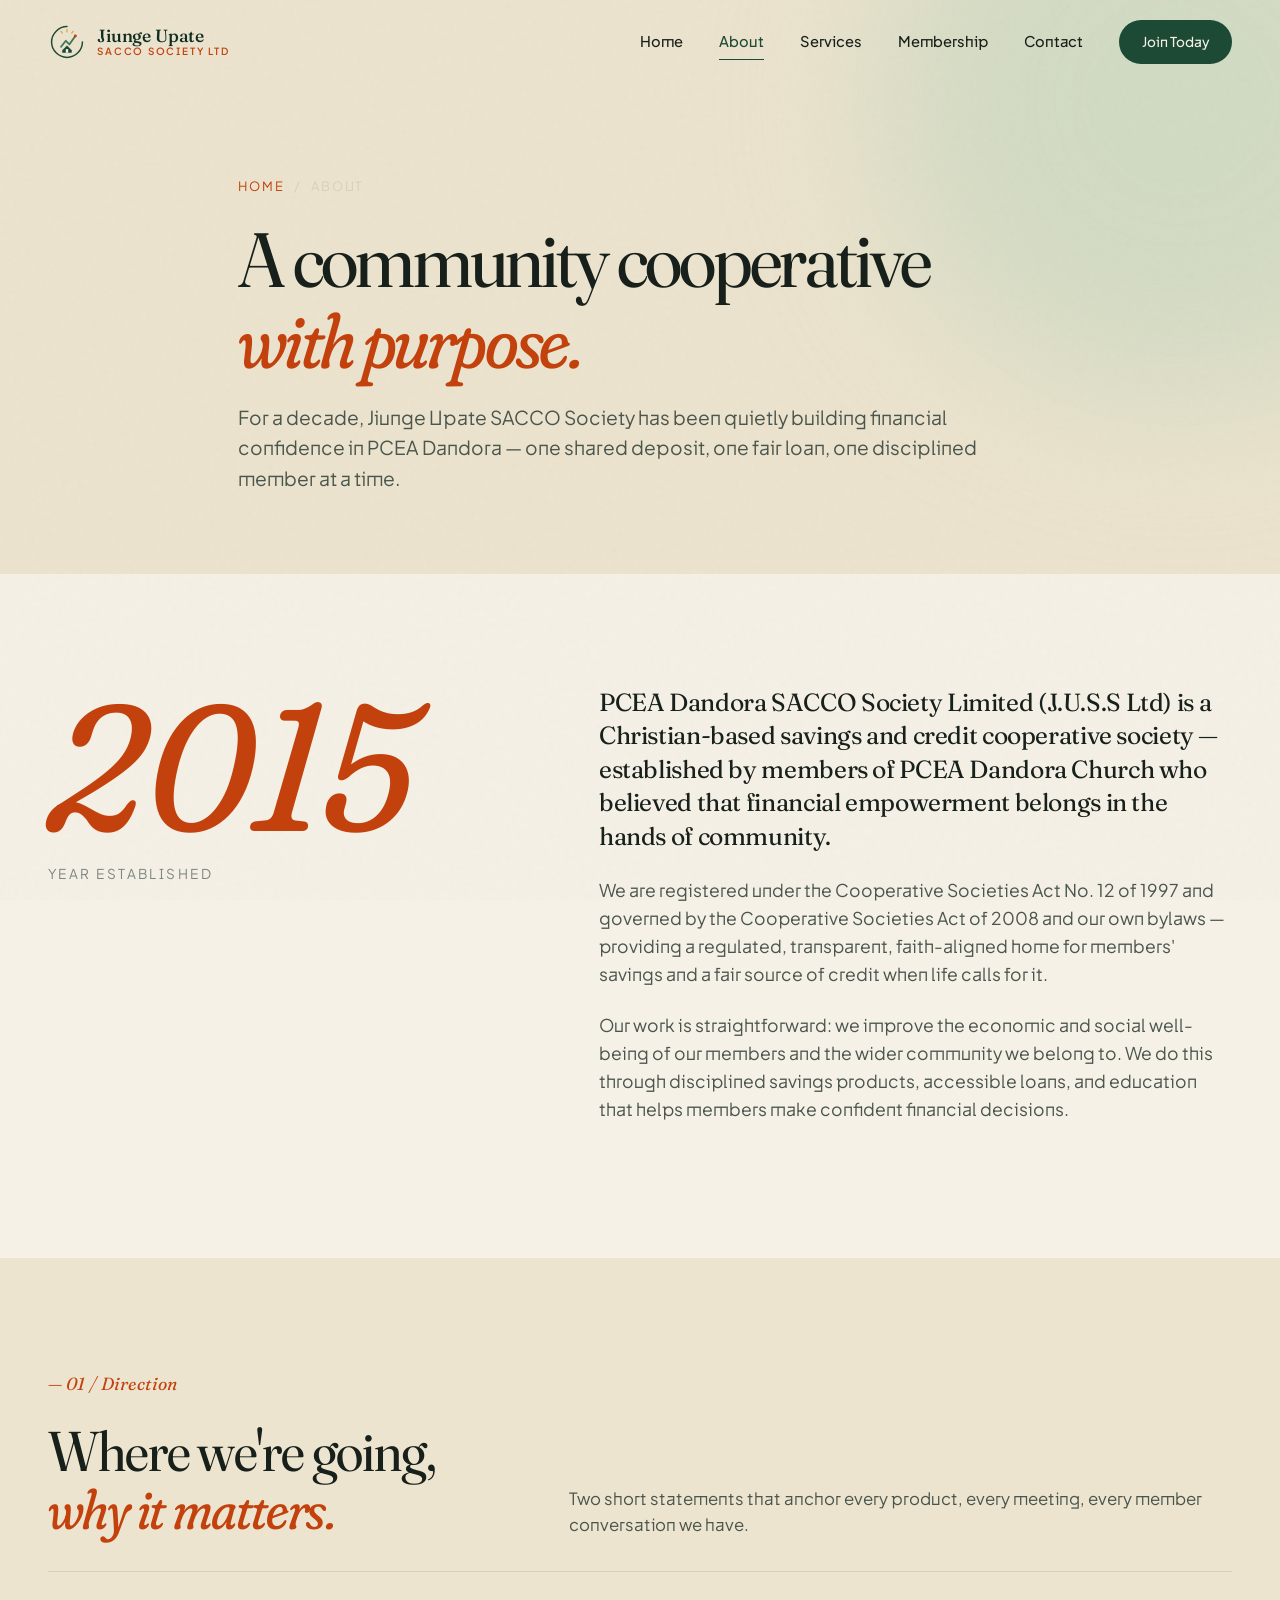
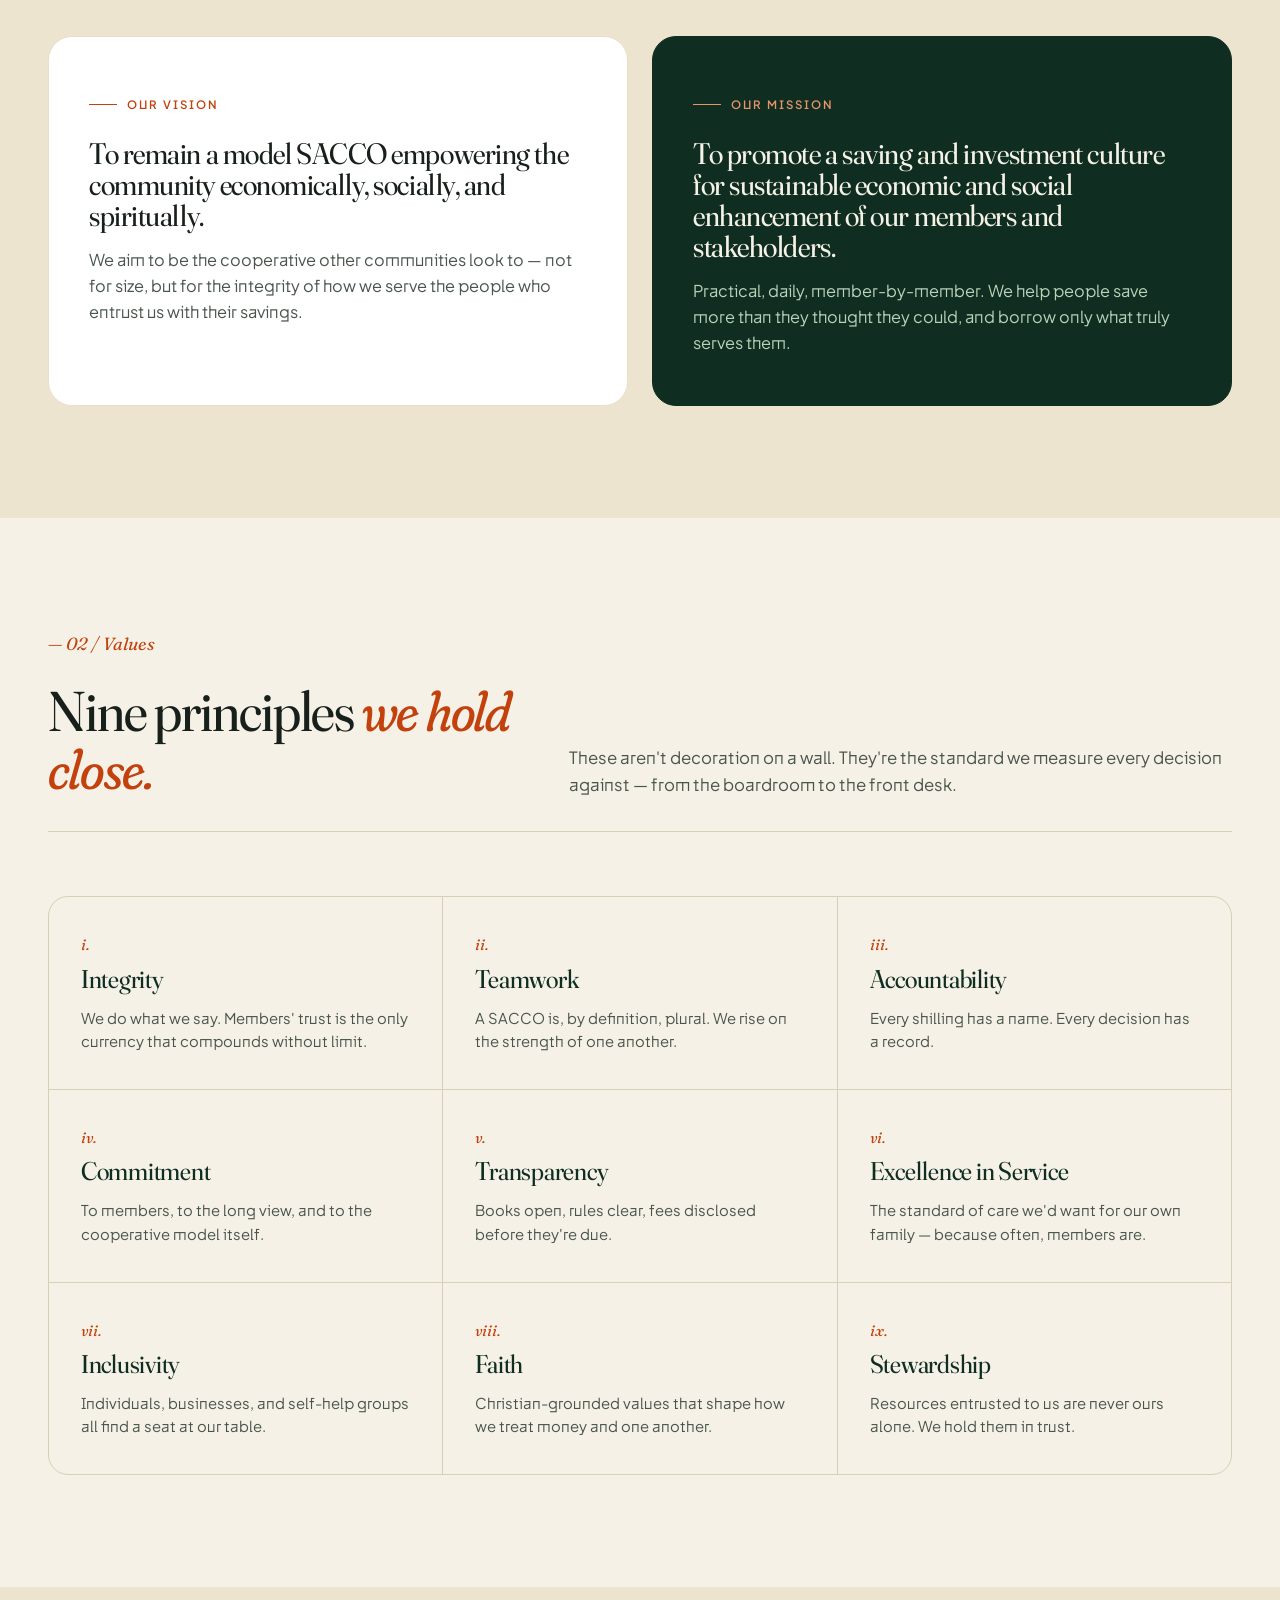
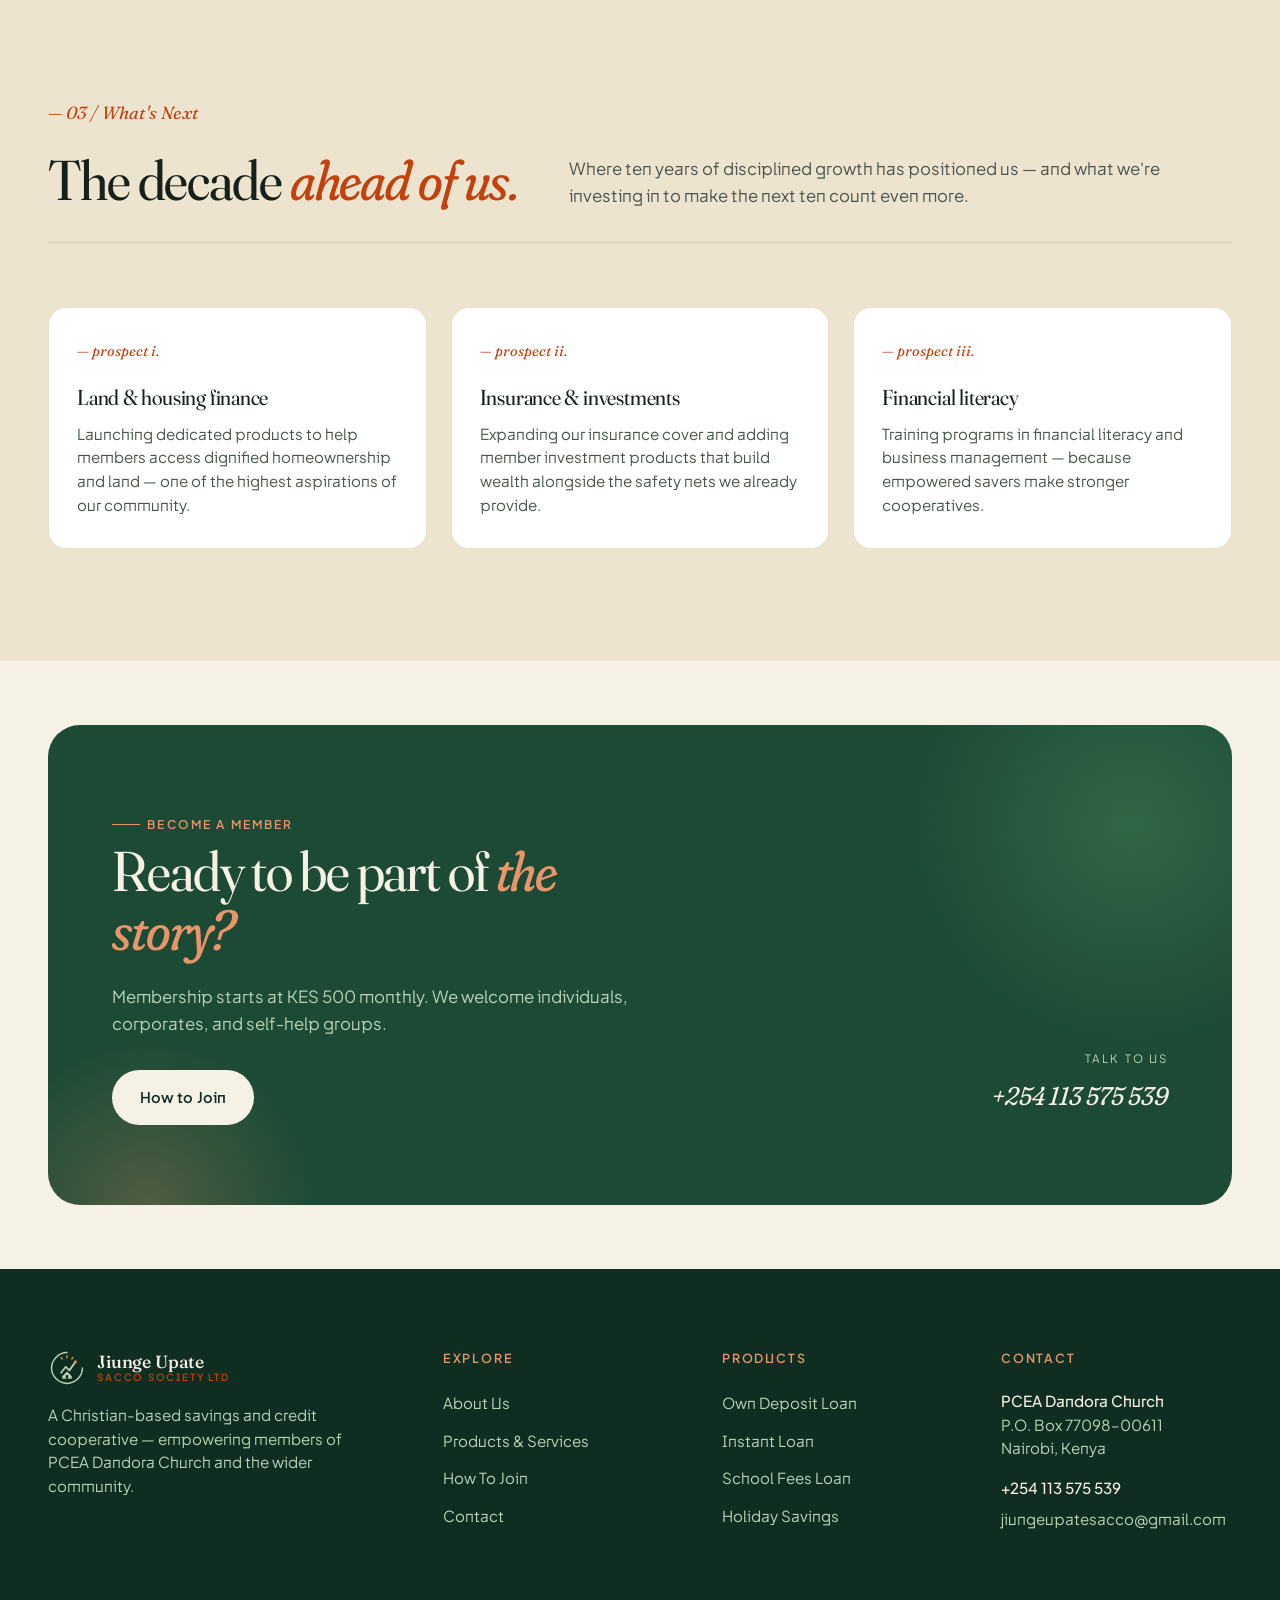
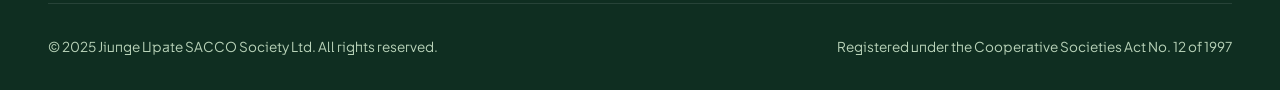
==== about.html @ 115dee7e "first commit" ====
<!DOCTYPE html>
<html lang="en">
<head>
  <meta charset="UTF-8" />
  <meta name="viewport" content="width=device-width, initial-scale=1.0" />
  <meta name="description" content="Jiunge Upate SACCO Society — A Christian-based savings and credit cooperative established in 2015 by members of PCEA Dandora Church." />
  <title>About — Jiunge Upate SACCO</title>
  <link rel="stylesheet" href="css/styles.css" />
  <link rel="icon" type="image/svg+xml" href="assets/logo.svg" />
</head>
<body>

  <nav class="nav">
    <div class="wrap nav-inner">
      <a href="index.html" class="logo">
        <svg class="logo-mark" viewBox="0 0 64 64" fill="none" aria-hidden="true">
          <path d="M32 6 C18 6 6 18 6 32 C6 46 18 58 32 58 C46 58 58 46 58 32" stroke="#1c4a35" stroke-width="2.5" stroke-linecap="round" fill="none"/>
          <g stroke="#d4a437" stroke-width="2" stroke-linecap="round"><line x1="32" y1="11" x2="32" y2="15"/><line x1="22" y1="14" x2="24" y2="17"/><line x1="42" y1="14" x2="40" y2="17"/></g>
          <path d="M22 40 L30 30 L36 36 L46 22" stroke="#3d7a52" stroke-width="3" stroke-linecap="round" stroke-linejoin="round" fill="none"/>
          <circle cx="46" cy="22" r="2.5" fill="#c2410c"/>
          <path d="M24 46 L32 38 L40 46 L40 50 L24 50 Z" fill="#1c4a35"/>
          <rect x="30" y="44" width="4" height="6" fill="#f6f1e6"/>
        </svg>
        <span class="logo-text">Jiunge Upate<span>SACCO Society Ltd</span></span>
      </a>
      <button class="nav-toggle" aria-label="Toggle menu"><span></span><span></span><span></span></button>
      <div class="nav-menu">
        <a href="index.html">Home</a>
        <a href="about.html">About</a>
        <a href="services.html">Services</a>
        <a href="membership.html">Membership</a>
        <a href="contact.html">Contact</a>
        <a href="membership.html" class="nav-cta">Join Today</a>
      </div>
    </div>
  </nav>

  <!-- ============ PAGE HEADER ============ -->
  <header class="page-header">
    <div class="wrap page-header-inner">
      <div class="breadcrumb">
        <a href="index.html">Home</a><span>/</span><span>About</span>
      </div>
      <h1>A community cooperative <span class="italic-accent">with purpose.</span></h1>
      <p class="lead">
        For a decade, Jiunge Upate SACCO Society has been quietly building financial
        confidence in PCEA Dandora — one shared deposit, one fair loan, one disciplined
        member at a time.
      </p>
    </div>
  </header>

  <!-- ============ STORY ============ -->
  <section class="section">
    <div class="wrap">
      <div class="story-grid reveal">
        <div>
          <div class="num-large">2015</div>
          <div class="label">Year Established</div>
        </div>
        <div class="body">
          <p>
            PCEA Dandora SACCO Society Limited (J.U.S.S Ltd) is a Christian-based savings
            and credit cooperative society — established by members of PCEA Dandora Church
            who believed that financial empowerment belongs in the hands of community.
          </p>
          <p>
            We are registered under the Cooperative Societies Act No. 12 of 1997 and
            governed by the Cooperative Societies Act of 2008 and our own bylaws — providing
            a regulated, transparent, faith-aligned home for members' savings and a fair
            source of credit when life calls for it.
          </p>
          <p>
            Our work is straightforward: we improve the economic and social well-being of
            our members and the wider community we belong to. We do this through disciplined
            savings products, accessible loans, and education that helps members make
            confident financial decisions.
          </p>
        </div>
      </div>
    </div>
  </section>

  <!-- ============ VISION & MISSION ============ -->
  <section class="section bg-soft">
    <div class="wrap">
      <div class="section-head reveal">
        <div>
          <span class="num">— 01 / Direction</span>
          <h2>Where we're going,
            <span class="italic-accent">why it matters.</span>
          </h2>
        </div>
        <p class="lead">
          Two short statements that anchor every product, every meeting, every member
          conversation we have.
        </p>
      </div>

      <div class="vm-grid">
        <div class="vm-card reveal">
          <span class="vm-label">Our Vision</span>
          <h3>To remain a model SACCO empowering the community economically, socially, and spiritually.</h3>
          <p>We aim to be the cooperative other communities look to — not for size, but for the integrity of how we serve the people who entrust us with their savings.</p>
        </div>
        <div class="vm-card dark reveal">
          <span class="vm-label">Our Mission</span>
          <h3>To promote a saving and investment culture for sustainable economic and social enhancement of our members and stakeholders.</h3>
          <p>Practical, daily, member-by-member. We help people save more than they thought they could, and borrow only what truly serves them.</p>
        </div>
      </div>
    </div>
  </section>

  <!-- ============ CORE VALUES ============ -->
  <section class="section">
    <div class="wrap">
      <div class="section-head reveal">
        <div>
          <span class="num">— 02 / Values</span>
          <h2>Nine principles
            <span class="italic-accent">we hold close.</span>
          </h2>
        </div>
        <p class="lead">
          These aren't decoration on a wall. They're the standard we measure every decision
          against — from the boardroom to the front desk.
        </p>
      </div>

      <div class="values-list reveal">
        <div class="value-item">
          <span class="v-num">i.</span>
          <h4>Integrity</h4>
          <p>We do what we say. Members' trust is the only currency that compounds without limit.</p>
        </div>
        <div class="value-item">
          <span class="v-num">ii.</span>
          <h4>Teamwork</h4>
          <p>A SACCO is, by definition, plural. We rise on the strength of one another.</p>
        </div>
        <div class="value-item">
          <span class="v-num">iii.</span>
          <h4>Accountability</h4>
          <p>Every shilling has a name. Every decision has a record.</p>
        </div>
        <div class="value-item">
          <span class="v-num">iv.</span>
          <h4>Commitment</h4>
          <p>To members, to the long view, and to the cooperative model itself.</p>
        </div>
        <div class="value-item">
          <span class="v-num">v.</span>
          <h4>Transparency</h4>
          <p>Books open, rules clear, fees disclosed before they're due.</p>
        </div>
        <div class="value-item">
          <span class="v-num">vi.</span>
          <h4>Excellence in Service</h4>
          <p>The standard of care we'd want for our own family — because often, members are.</p>
        </div>
        <div class="value-item">
          <span class="v-num">vii.</span>
          <h4>Inclusivity</h4>
          <p>Individuals, businesses, and self-help groups all find a seat at our table.</p>
        </div>
        <div class="value-item">
          <span class="v-num">viii.</span>
          <h4>Faith</h4>
          <p>Christian-grounded values that shape how we treat money and one another.</p>
        </div>
        <div class="value-item">
          <span class="v-num">ix.</span>
          <h4>Stewardship</h4>
          <p>Resources entrusted to us are never ours alone. We hold them in trust.</p>
        </div>
      </div>
    </div>
  </section>

  <!-- ============ FUTURE PROJECTIONS ============ -->
  <section class="section bg-soft">
    <div class="wrap">
      <div class="section-head reveal">
        <div>
          <span class="num">— 03 / What's Next</span>
          <h2>The decade
            <span class="italic-accent">ahead of us.</span>
          </h2>
        </div>
        <p class="lead">
          Where ten years of disciplined growth has positioned us — and what we're investing
          in to make the next ten count even more.
        </p>
      </div>

      <div class="future-grid">
        <div class="future-card reveal">
          <div class="stamp">— prospect i.</div>
          <h3>Land &amp; housing finance</h3>
          <p>Launching dedicated products to help members access dignified homeownership and land — one of the highest aspirations of our community.</p>
        </div>
        <div class="future-card reveal">
          <div class="stamp">— prospect ii.</div>
          <h3>Insurance &amp; investments</h3>
          <p>Expanding our insurance cover and adding member investment products that build wealth alongside the safety nets we already provide.</p>
        </div>
        <div class="future-card reveal">
          <div class="stamp">— prospect iii.</div>
          <h3>Financial literacy</h3>
          <p>Training programs in financial literacy and business management — because empowered savers make stronger cooperatives.</p>
        </div>
      </div>
    </div>
  </section>

  <!-- ============ CTA ============ -->
  <section class="section section-tight">
    <div class="wrap">
      <div class="cta-banner reveal">
        <div class="cta-inner">
          <div>
            <span class="eyebrow" style="color:var(--terra-soft); display:inline-flex">Become a member</span>
            <h2 style="margin-top:0.5rem">Ready to be part of <span class="italic-accent">the story?</span></h2>
            <p style="margin-top:1.5rem; max-width:48ch; color:var(--green-soft); font-size:1.05rem">
              Membership starts at KES 500 monthly. We welcome individuals, corporates,
              and self-help groups.
            </p>
            <div style="margin-top:2rem; display:flex; gap:1rem; flex-wrap:wrap">
              <a href="membership.html" class="btn btn-primary">How to Join</a>
            </div>
          </div>
          <div class="cta-banner-aside">
            <span class="label">Talk to us</span>
            <div class="phone">+254 113 575 539</div>
          </div>
        </div>
      </div>
    </div>
  </section>

  <footer class="footer">
    <div class="wrap">
      <div class="footer-grid">
        <div class="footer-brand">
          <a href="index.html" class="logo">
            <svg class="logo-mark" viewBox="0 0 64 64" fill="none" aria-hidden="true">
              <path d="M32 6 C18 6 6 18 6 32 C6 46 18 58 32 58 C46 58 58 46 58 32" stroke="#b9d3b9" stroke-width="2.5" stroke-linecap="round" fill="none"/>
              <g stroke="#d4a437" stroke-width="2" stroke-linecap="round"><line x1="32" y1="11" x2="32" y2="15"/><line x1="22" y1="14" x2="24" y2="17"/><line x1="42" y1="14" x2="40" y2="17"/></g>
              <path d="M22 40 L30 30 L36 36 L46 22" stroke="#b9d3b9" stroke-width="3" stroke-linecap="round" stroke-linejoin="round" fill="none"/>
              <circle cx="46" cy="22" r="2.5" fill="#e8956a"/>
              <path d="M24 46 L32 38 L40 46 L40 50 L24 50 Z" fill="#b9d3b9"/>
              <rect x="30" y="44" width="4" height="6" fill="#0f2e21"/>
            </svg>
            <span class="logo-text" style="color:var(--bg)">Jiunge Upate<span>SACCO Society Ltd</span></span>
          </a>
          <p>A Christian-based savings and credit cooperative — empowering members of PCEA Dandora Church and the wider community.</p>
        </div>
        <div>
          <h5>Explore</h5>
          <ul>
            <li><a href="about.html">About Us</a></li>
            <li><a href="services.html">Products & Services</a></li>
            <li><a href="membership.html">How To Join</a></li>
            <li><a href="contact.html">Contact</a></li>
          </ul>
        </div>
        <div>
          <h5>Products</h5>
          <ul>
            <li><a href="services.html">Own Deposit Loan</a></li>
            <li><a href="services.html">Instant Loan</a></li>
            <li><a href="services.html">School Fees Loan</a></li>
            <li><a href="services.html">Holiday Savings</a></li>
          </ul>
        </div>
        <div class="footer-contact">
          <h5>Contact</h5>
          <p><strong>PCEA Dandora Church</strong>P.O. Box 77098–00611<br/>Nairobi, Kenya</p>
          <p style="margin-top:1rem"><strong>+254 113 575 539</strong></p>
          <p>jiungeupatesacco@gmail.com</p>
        </div>
      </div>
      <div class="footer-bottom">
        <p>© 2025 Jiunge Upate SACCO Society Ltd. All rights reserved.</p>
        <p>Registered under the Cooperative Societies Act No. 12 of 1997</p>
      </div>
    </div>
  </footer>

  <script src="js/main.js"></script>
</body>
</html>
---- css/styles.css ----
/* ==========================================================================
   JIUNGE UPATE SACCO — Stylesheet
   Aesthetic: Refined editorial with warm community feel
   ========================================================================== */

@import url('https://fonts.googleapis.com/css2?family=Fraunces:ital,opsz,wght,SOFT,WONK@0,9..144,300..900,0..100,0..1;1,9..144,300..900,0..100,0..1&family=Plus+Jakarta+Sans:ital,wght@0,200..800;1,200..800&display=swap');

/* ----- Design Tokens ----- */
:root {
  /* Color palette */
  --bg: #f6f1e6;
  --bg-soft: #ede4cf;
  --bg-card: #ffffff;
  --ink: #18201b;
  --ink-soft: #4a554d;
  --ink-mute: #7c8580;
  --line: #d8cfb8;
  --line-soft: #e8dfc9;

  --green: #1c4a35;
  --green-deep: #0f2e21;
  --green-leaf: #3d7a52;
  --green-soft: #b9d3b9;

  --terra: #c2410c;
  --terra-soft: #e8956a;
  --gold: #d4a437;

  /* Typography */
  --serif: 'Fraunces', 'Georgia', serif;
  --sans: 'Plus Jakarta Sans', -apple-system, BlinkMacSystemFont, sans-serif;

  /* Spacing */
  --space-xs: 0.5rem;
  --space-sm: 1rem;
  --space-md: 2rem;
  --space-lg: 4rem;
  --space-xl: 7rem;
  --space-xxl: 10rem;

  /* Layout */
  --max-w: 1320px;
  --gutter: clamp(1.25rem, 4vw, 3rem);

  /* Motion */
  --ease: cubic-bezier(0.22, 1, 0.36, 1);
  --ease-out: cubic-bezier(0.16, 1, 0.3, 1);
}

/* ----- Reset ----- */
*, *::before, *::after { box-sizing: border-box; }
* { margin: 0; padding: 0; }
html { scroll-behavior: smooth; -webkit-text-size-adjust: 100%; }
body {
  font-family: var(--sans);
  font-size: 17px;
  line-height: 1.6;
  color: var(--ink);
  background: var(--bg);
  font-feature-settings: "ss01", "ss02";
  -webkit-font-smoothing: antialiased;
  -moz-osx-font-smoothing: grayscale;
  overflow-x: hidden;
  position: relative;
}

/* Subtle grain overlay */
body::before {
  content: "";
  position: fixed;
  inset: 0;
  pointer-events: none;
  z-index: 1;
  opacity: 0.4;
  background-image: url("data:image/svg+xml,%3Csvg viewBox='0 0 200 200' xmlns='http://www.w3.org/2000/svg'%3E%3Cfilter id='n'%3E%3CfeTurbulence type='fractalNoise' baseFrequency='0.85' numOctaves='2' stitchTiles='stitch'/%3E%3CfeColorMatrix values='0 0 0 0 0.1 0 0 0 0 0.1 0 0 0 0 0.1 0 0 0 0.06 0'/%3E%3C/filter%3E%3Crect width='100%25' height='100%25' filter='url(%23n)'/%3E%3C/svg%3E");
  mix-blend-mode: multiply;
}

img, svg { display: block; max-width: 100%; }
button { font: inherit; cursor: pointer; border: none; background: none; color: inherit; }
a { color: inherit; text-decoration: none; }
ul, ol { list-style: none; }

::selection { background: var(--green); color: var(--bg); }

/* ----- Typography ----- */
.eyebrow {
  font-family: var(--sans);
  font-size: 0.75rem;
  font-weight: 600;
  letter-spacing: 0.18em;
  text-transform: uppercase;
  color: var(--terra);
  display: inline-flex;
  align-items: center;
  gap: 0.6em;
}
.eyebrow::before {
  content: "";
  width: 28px;
  height: 1px;
  background: currentColor;
}

h1, h2, h3, h4 {
  font-family: var(--serif);
  font-weight: 400;
  line-height: 1.05;
  letter-spacing: -0.02em;
  color: var(--ink);
  font-variation-settings: "opsz" 144, "SOFT" 30;
}

h1 {
  font-size: clamp(2.75rem, 7vw, 6rem);
  letter-spacing: -0.035em;
}
h2 {
  font-size: clamp(2rem, 4.5vw, 3.5rem);
}
h3 {
  font-size: clamp(1.4rem, 2.2vw, 1.85rem);
  letter-spacing: -0.015em;
}
h4 {
  font-size: 1.15rem;
  font-family: var(--sans);
  font-weight: 600;
  letter-spacing: -0.01em;
}

.italic-accent {
  font-style: italic;
  font-variation-settings: "opsz" 144, "WONK" 1, "SOFT" 100;
  color: var(--terra);
}

.serif-quote {
  font-family: var(--serif);
  font-style: italic;
  font-weight: 300;
  font-variation-settings: "opsz" 144, "SOFT" 100;
}

p { margin-bottom: 1em; }
p:last-child { margin-bottom: 0; }

/* ----- Layout helpers ----- */
.wrap {
  width: 100%;
  max-width: var(--max-w);
  margin: 0 auto;
  padding-left: var(--gutter);
  padding-right: var(--gutter);
  position: relative;
  z-index: 2;
}

.section {
  padding: var(--space-xl) 0;
  position: relative;
}

.section-tight {
  padding: var(--space-lg) 0;
}

/* ==========================================================================
   NAVIGATION
   ========================================================================== */
.nav {
  position: fixed;
  top: 0;
  left: 0;
  right: 0;
  z-index: 100;
  padding: 1.25rem 0;
  transition: background 0.4s var(--ease), backdrop-filter 0.4s var(--ease), padding 0.3s var(--ease);
}
.nav.scrolled {
  background: rgba(246, 241, 230, 0.9);
  backdrop-filter: blur(18px) saturate(1.4);
  -webkit-backdrop-filter: blur(18px) saturate(1.4);
  padding: 0.75rem 0;
  border-bottom: 1px solid var(--line-soft);
}

.nav-inner {
  display: flex;
  align-items: center;
  justify-content: space-between;
  gap: 2rem;
}

.logo {
  display: flex;
  align-items: center;
  gap: 0.7rem;
  font-family: var(--serif);
  font-size: 1.1rem;
  font-weight: 500;
  letter-spacing: -0.01em;
  color: var(--green-deep);
}
.logo-mark {
  width: 38px;
  height: 38px;
  flex-shrink: 0;
}
.logo-text { line-height: 1; }
.logo-text span {
  display: block;
  font-family: var(--sans);
  font-size: 0.62rem;
  font-weight: 600;
  color: var(--terra);
  letter-spacing: 0.18em;
  text-transform: uppercase;
  margin-top: 3px;
}

.nav-menu {
  display: flex;
  align-items: center;
  gap: 2.25rem;
}
.nav-menu a {
  font-size: 0.92rem;
  font-weight: 500;
  color: var(--ink);
  position: relative;
  padding: 0.25rem 0;
  transition: color 0.3s var(--ease);
}
.nav-menu a::after {
  content: "";
  position: absolute;
  left: 0;
  bottom: -2px;
  width: 100%;
  height: 1px;
  background: var(--green);
  transform: scaleX(0);
  transform-origin: right;
  transition: transform 0.4s var(--ease);
}
.nav-menu a:hover { color: var(--green); }
.nav-menu a:hover::after,
.nav-menu a.active::after {
  transform: scaleX(1);
  transform-origin: left;
}
.nav-menu a.active { color: var(--green); }

.nav-cta {
  background: var(--green);
  color: var(--bg) !important;
  padding: 0.7rem 1.4rem !important;
  border-radius: 999px;
  font-size: 0.85rem !important;
  transition: background 0.3s var(--ease), transform 0.3s var(--ease) !important;
}
.nav-cta::after { display: none; }
.nav-cta:hover {
  background: var(--green-deep);
  color: var(--bg) !important;
  transform: translateY(-2px);
}

.nav-toggle {
  display: none;
  width: 44px;
  height: 44px;
  position: relative;
  z-index: 110;
}
.nav-toggle span {
  display: block;
  width: 24px;
  height: 1.5px;
  background: var(--ink);
  margin: 5px auto;
  transition: transform 0.4s var(--ease), opacity 0.3s var(--ease);
}
.nav-toggle.open span:nth-child(1) { transform: translateY(7px) rotate(45deg); }
.nav-toggle.open span:nth-child(2) { opacity: 0; }
.nav-toggle.open span:nth-child(3) { transform: translateY(-6px) rotate(-45deg); }

@media (max-width: 900px) {
  .nav-toggle { display: block; }
  .nav-menu {
    position: fixed;
    inset: 0;
    background: var(--bg);
    flex-direction: column;
    justify-content: center;
    align-items: center;
    gap: 2rem;
    transform: translateX(100%);
    transition: transform 0.5s var(--ease);
    z-index: 105;
  }
  .nav-menu.open { transform: translateX(0); }
  .nav-menu a { font-size: 1.6rem; font-family: var(--serif); }
}

/* ==========================================================================
   BUTTONS
   ========================================================================== */
.btn {
  display: inline-flex;
  align-items: center;
  gap: 0.6rem;
  padding: 1rem 1.75rem;
  font-size: 0.92rem;
  font-weight: 600;
  border-radius: 999px;
  transition: transform 0.3s var(--ease), background 0.3s var(--ease), color 0.3s var(--ease), box-shadow 0.3s var(--ease);
  letter-spacing: 0.005em;
}
.btn-primary {
  background: var(--green);
  color: var(--bg);
}
.btn-primary:hover {
  background: var(--green-deep);
  transform: translateY(-3px);
  box-shadow: 0 16px 32px -16px rgba(28, 74, 53, 0.4);
}
.btn-secondary {
  background: transparent;
  color: var(--ink);
  border: 1px solid var(--ink);
}
.btn-secondary:hover {
  background: var(--ink);
  color: var(--bg);
  transform: translateY(-3px);
}
.btn-arrow {
  display: inline-flex;
  align-items: center;
  gap: 0.5rem;
  font-weight: 500;
  font-size: 0.95rem;
  color: var(--green);
  border-bottom: 1px solid var(--green);
  padding-bottom: 4px;
  transition: gap 0.3s var(--ease);
}
.btn-arrow:hover { gap: 0.9rem; }
.btn-arrow svg { transition: transform 0.3s var(--ease); }
.btn-arrow:hover svg { transform: translateX(3px); }

/* ==========================================================================
   HERO (homepage)
   ========================================================================== */
.hero {
  padding: 9rem 0 5rem;
  position: relative;
  min-height: 92vh;
  display: flex;
  align-items: center;
  overflow: hidden;
}

.hero-bg-blob {
  position: absolute;
  z-index: 0;
  border-radius: 50%;
  filter: blur(60px);
  opacity: 0.5;
}
.hero-bg-blob.b1 {
  width: 600px;
  height: 600px;
  background: var(--green-soft);
  top: -200px;
  right: -150px;
}
.hero-bg-blob.b2 {
  width: 400px;
  height: 400px;
  background: var(--terra-soft);
  bottom: -100px;
  left: -100px;
  opacity: 0.3;
}

.hero-grid {
  display: grid;
  grid-template-columns: 1fr 0.85fr;
  gap: 4rem;
  align-items: center;
  position: relative;
  z-index: 2;
}
@media (max-width: 900px) {
  .hero-grid { grid-template-columns: 1fr; gap: 3rem; }
  .hero { padding: 8rem 0 4rem; min-height: auto; }
}

.hero-eyebrow { margin-bottom: 1.5rem; }

.hero h1 {
  margin-bottom: 1.75rem;
}
.hero h1 .word {
  display: inline-block;
  opacity: 0;
  transform: translateY(30px);
  animation: fadeUp 0.9s var(--ease-out) forwards;
}
.hero h1 .word:nth-child(1) { animation-delay: 0.1s; }
.hero h1 .word:nth-child(2) { animation-delay: 0.2s; }
.hero h1 .word:nth-child(3) { animation-delay: 0.3s; }
.hero h1 .word:nth-child(4) { animation-delay: 0.4s; }
.hero h1 .word:nth-child(5) { animation-delay: 0.5s; }
.hero h1 .word:nth-child(6) { animation-delay: 0.6s; }
.hero h1 .word:nth-child(7) { animation-delay: 0.7s; }

@keyframes fadeUp {
  to { opacity: 1; transform: translateY(0); }
}

.hero-lead {
  font-size: 1.18rem;
  color: var(--ink-soft);
  max-width: 540px;
  margin-bottom: 2.25rem;
  opacity: 0;
  animation: fadeUp 0.8s var(--ease-out) 0.8s forwards;
}

.hero-cta {
  display: flex;
  gap: 1rem;
  flex-wrap: wrap;
  opacity: 0;
  animation: fadeUp 0.8s var(--ease-out) 0.95s forwards;
}

.hero-meta {
  display: flex;
  gap: 2.5rem;
  margin-top: 4rem;
  padding-top: 2rem;
  border-top: 1px solid var(--line);
  opacity: 0;
  animation: fadeUp 0.8s var(--ease-out) 1.1s forwards;
}
.hero-meta-item .num {
  font-family: var(--serif);
  font-size: 2.4rem;
  font-weight: 400;
  color: var(--green);
  line-height: 1;
  display: block;
  font-variation-settings: "opsz" 144, "SOFT" 50;
}
.hero-meta-item .label {
  font-size: 0.78rem;
  color: var(--ink-mute);
  text-transform: uppercase;
  letter-spacing: 0.12em;
  margin-top: 0.5rem;
  display: block;
}

/* Hero visual side */
.hero-visual {
  position: relative;
  aspect-ratio: 4 / 5;
  opacity: 0;
  animation: fadeUp 1.2s var(--ease-out) 0.4s forwards;
}
.hero-card {
  position: absolute;
  background: var(--bg-card);
  border-radius: 24px;
  padding: 1.4rem 1.5rem;
  box-shadow: 0 30px 60px -30px rgba(15, 46, 33, 0.25);
  display: flex;
  flex-direction: column;
  gap: 0.4rem;
}
.hero-card .card-label {
  font-size: 0.7rem;
  font-weight: 600;
  text-transform: uppercase;
  letter-spacing: 0.15em;
  color: var(--ink-mute);
}
.hero-card .card-value {
  font-family: var(--serif);
  font-size: 2rem;
  color: var(--green-deep);
  line-height: 1;
}
.hero-card .card-foot {
  font-size: 0.85rem;
  color: var(--ink-soft);
}
.hero-card.c1 {
  top: 8%;
  left: 0;
  width: 62%;
  z-index: 3;
}
.hero-card.c2 {
  top: 38%;
  right: 0;
  width: 60%;
  z-index: 4;
  background: var(--green-deep);
  color: var(--bg);
}
.hero-card.c2 .card-label { color: var(--green-soft); }
.hero-card.c2 .card-value { color: var(--bg); }
.hero-card.c2 .card-foot { color: var(--green-soft); }
.hero-card.c3 {
  bottom: 4%;
  left: 8%;
  width: 70%;
  z-index: 5;
  background: var(--terra);
  color: var(--bg);
  padding: 1.6rem;
}
.hero-card.c3 .card-label { color: var(--bg); opacity: 0.85; }
.hero-card.c3 .card-value { color: var(--bg); font-style: italic; }
.hero-circle {
  position: absolute;
  width: 100%;
  height: 100%;
  border-radius: 50%;
  background: radial-gradient(circle at 30% 40%, var(--green-leaf), var(--green-deep));
  z-index: 1;
  transform: scale(0.85);
}
.hero-circle::before {
  content: "JUSS";
  position: absolute;
  inset: 0;
  display: flex;
  align-items: center;
  justify-content: center;
  font-family: var(--serif);
  font-size: 6rem;
  font-style: italic;
  color: rgba(255,255,255,0.07);
  font-variation-settings: "opsz" 144, "SOFT" 100;
}

@media (max-width: 900px) {
  .hero-meta { gap: 1.5rem; }
  .hero-meta-item .num { font-size: 1.8rem; }
}

/* ==========================================================================
   SECTION HEADER
   ========================================================================== */
.section-head {
  display: grid;
  grid-template-columns: 1fr 1.4fr;
  gap: 3rem;
  align-items: end;
  margin-bottom: 4rem;
  padding-bottom: 2rem;
  border-bottom: 1px solid var(--line);
}
@media (max-width: 800px) {
  .section-head { grid-template-columns: 1fr; gap: 1.5rem; }
}
.section-head .num {
  font-family: var(--serif);
  font-style: italic;
  font-size: 1.1rem;
  color: var(--terra);
  margin-bottom: 1.5rem;
  display: block;
}
.section-head h2 { max-width: 22ch; }
.section-head .lead {
  font-size: 1.05rem;
  color: var(--ink-soft);
  max-width: 56ch;
}

/* ==========================================================================
   FEATURE STRIP (animated marquee values)
   ========================================================================== */
.values-strip {
  background: var(--green-deep);
  color: var(--bg);
  padding: 1.5rem 0;
  overflow: hidden;
  position: relative;
}
.values-track {
  display: flex;
  gap: 3rem;
  white-space: nowrap;
  animation: marquee 40s linear infinite;
  width: max-content;
}
.values-track span {
  font-family: var(--serif);
  font-size: 1.5rem;
  font-style: italic;
  display: inline-flex;
  align-items: center;
  gap: 3rem;
  font-variation-settings: "opsz" 144, "SOFT" 100;
}
.values-track span::after {
  content: "✦";
  color: var(--terra-soft);
  font-style: normal;
  font-size: 0.9rem;
}
@keyframes marquee {
  to { transform: translateX(-50%); }
}

/* ==========================================================================
   ABOUT TEASER
   ========================================================================== */
.about-teaser {
  background: var(--bg-soft);
  position: relative;
}
.about-teaser-grid {
  display: grid;
  grid-template-columns: 0.8fr 1fr;
  gap: 5rem;
  align-items: start;
}
@media (max-width: 900px) {
  .about-teaser-grid { grid-template-columns: 1fr; gap: 2.5rem; }
}
.about-teaser h2 .italic-accent { display: block; }
.about-teaser-body p {
  font-size: 1.05rem;
  color: var(--ink-soft);
  margin-bottom: 1.4rem;
}
.about-teaser-body p:first-of-type {
  font-size: 1.2rem;
  color: var(--ink);
  font-weight: 500;
}
.about-pillars {
  display: grid;
  grid-template-columns: 1fr 1fr;
  gap: 1rem;
  margin-top: 2.5rem;
}
.pillar {
  background: var(--bg-card);
  padding: 1.5rem 1.4rem;
  border-radius: 14px;
  border: 1px solid var(--line-soft);
}
.pillar .label {
  font-size: 0.72rem;
  font-weight: 600;
  text-transform: uppercase;
  letter-spacing: 0.15em;
  color: var(--terra);
  margin-bottom: 0.5rem;
  display: block;
}
.pillar h4 {
  font-family: var(--serif);
  font-size: 1.4rem;
  font-weight: 400;
  margin-bottom: 0.5rem;
  letter-spacing: -0.01em;
}
.pillar p {
  font-size: 0.92rem;
  color: var(--ink-soft);
  line-height: 1.55;
}

/* ==========================================================================
   SERVICES (cards)
   ========================================================================== */
.services-grid {
  display: grid;
  grid-template-columns: repeat(3, 1fr);
  gap: 1.25rem;
}
@media (max-width: 1000px) { .services-grid { grid-template-columns: repeat(2, 1fr); } }
@media (max-width: 600px)  { .services-grid { grid-template-columns: 1fr; } }

.service-card {
  background: var(--bg-card);
  border: 1px solid var(--line-soft);
  border-radius: 20px;
  padding: 2rem 1.75rem;
  display: flex;
  flex-direction: column;
  gap: 1rem;
  transition: transform 0.4s var(--ease), box-shadow 0.4s var(--ease), border-color 0.4s var(--ease);
  position: relative;
  overflow: hidden;
}
.service-card:hover {
  transform: translateY(-6px);
  box-shadow: 0 24px 48px -28px rgba(15, 46, 33, 0.25);
  border-color: var(--green-soft);
}
.service-card.featured {
  background: var(--green-deep);
  color: var(--bg);
  border-color: var(--green-deep);
}
.service-card.featured:hover { box-shadow: 0 24px 48px -22px rgba(15, 46, 33, 0.55); }

.service-num {
  font-family: var(--serif);
  font-style: italic;
  font-size: 0.95rem;
  color: var(--terra);
  font-variation-settings: "opsz" 144, "SOFT" 100;
}
.service-card.featured .service-num { color: var(--terra-soft); }

.service-card h3 {
  font-family: var(--serif);
  font-size: 1.6rem;
  margin: 0.3rem 0 0.6rem;
}
.service-card p {
  font-size: 0.95rem;
  color: var(--ink-soft);
  line-height: 1.55;
}
.service-card.featured p { color: var(--green-soft); }

.service-meta {
  margin-top: auto;
  padding-top: 1.25rem;
  border-top: 1px solid var(--line-soft);
  display: grid;
  grid-template-columns: 1fr 1fr;
  gap: 0.75rem;
  font-size: 0.82rem;
}
.service-card.featured .service-meta { border-color: rgba(255,255,255,0.12); }
.service-meta div .lbl {
  display: block;
  font-size: 0.68rem;
  text-transform: uppercase;
  letter-spacing: 0.12em;
  color: var(--ink-mute);
  margin-bottom: 0.25rem;
}
.service-card.featured .service-meta div .lbl { color: var(--green-soft); }
.service-meta div .val {
  font-family: var(--serif);
  font-size: 1.05rem;
  color: var(--ink);
  font-weight: 500;
}
.service-card.featured .service-meta div .val { color: var(--bg); }

.service-icon {
  width: 44px;
  height: 44px;
  border-radius: 12px;
  background: var(--bg-soft);
  display: flex;
  align-items: center;
  justify-content: center;
  color: var(--green);
}
.service-card.featured .service-icon {
  background: rgba(255,255,255,0.08);
  color: var(--terra-soft);
}

/* ==========================================================================
   CTA BANNER
   ========================================================================== */
.cta-banner {
  background: var(--green);
  color: var(--bg);
  border-radius: 32px;
  padding: 5rem 4rem;
  position: relative;
  overflow: hidden;
}
.cta-banner::before {
  content: "";
  position: absolute;
  top: -150px;
  right: -150px;
  width: 500px;
  height: 500px;
  border-radius: 50%;
  background: radial-gradient(circle, var(--green-leaf), transparent 65%);
  opacity: 0.6;
}
.cta-banner::after {
  content: "";
  position: absolute;
  bottom: -200px;
  left: -100px;
  width: 400px;
  height: 400px;
  border-radius: 50%;
  background: radial-gradient(circle, var(--terra-soft), transparent 60%);
  opacity: 0.25;
}
.cta-inner {
  position: relative;
  z-index: 2;
  display: grid;
  grid-template-columns: 1.4fr 1fr;
  gap: 3rem;
  align-items: end;
}
@media (max-width: 800px) {
  .cta-banner { padding: 3rem 1.75rem; border-radius: 24px; }
  .cta-inner { grid-template-columns: 1fr; gap: 2rem; }
}
.cta-banner h2 { color: var(--bg); max-width: 16ch; }
.cta-banner h2 .italic-accent { color: var(--terra-soft); }
.cta-banner .btn-primary {
  background: var(--bg);
  color: var(--green-deep);
}
.cta-banner .btn-primary:hover { background: var(--terra-soft); color: var(--green-deep); }
.cta-banner-aside {
  text-align: right;
  padding-bottom: 0.5rem;
}
.cta-banner-aside .label {
  font-size: 0.72rem;
  text-transform: uppercase;
  letter-spacing: 0.18em;
  color: var(--green-soft);
  display: block;
  margin-bottom: 0.5rem;
}
.cta-banner-aside .phone {
  font-family: var(--serif);
  font-size: 1.6rem;
  color: var(--bg);
  font-style: italic;
  font-variation-settings: "opsz" 144, "SOFT" 100;
}
@media (max-width: 800px) {
  .cta-banner-aside { text-align: left; }
}

/* ==========================================================================
   FOOTER
   ========================================================================== */
.footer {
  background: var(--green-deep);
  color: var(--bg);
  padding: 5rem 0 2rem;
  position: relative;
  z-index: 2;
}
.footer-grid {
  display: grid;
  grid-template-columns: 1.5fr 1fr 1fr 1fr;
  gap: 3rem;
  margin-bottom: 4rem;
}
@media (max-width: 900px) { .footer-grid { grid-template-columns: 1fr 1fr; gap: 2.5rem; } }
@media (max-width: 600px) { .footer-grid { grid-template-columns: 1fr; } }

.footer-brand .logo { color: var(--bg); margin-bottom: 1rem; }
.footer-brand p {
  font-size: 0.95rem;
  color: var(--green-soft);
  max-width: 30ch;
  line-height: 1.55;
}

.footer h5 {
  font-family: var(--sans);
  font-size: 0.78rem;
  font-weight: 600;
  text-transform: uppercase;
  letter-spacing: 0.15em;
  color: var(--terra-soft);
  margin-bottom: 1.25rem;
}
.footer ul li { margin-bottom: 0.65rem; }
.footer ul a {
  font-size: 0.95rem;
  color: var(--green-soft);
  transition: color 0.3s var(--ease);
}
.footer ul a:hover { color: var(--bg); }

.footer-contact p {
  font-size: 0.95rem;
  color: var(--green-soft);
  line-height: 1.55;
  margin-bottom: 0.5rem;
}
.footer-contact strong { color: var(--bg); display: block; font-weight: 500; }

.footer-bottom {
  border-top: 1px solid rgba(255,255,255,0.1);
  padding-top: 2rem;
  display: flex;
  justify-content: space-between;
  flex-wrap: wrap;
  gap: 1rem;
  font-size: 0.85rem;
  color: var(--green-soft);
}
.footer-bottom p { margin: 0; }

/* ==========================================================================
   PAGE HEADER (interior pages)
   ========================================================================== */
.page-header {
  padding: 11rem 0 5rem;
  position: relative;
  background: var(--bg-soft);
  overflow: hidden;
}
.page-header::before {
  content: "";
  position: absolute;
  top: -200px;
  right: -200px;
  width: 600px;
  height: 600px;
  border-radius: 50%;
  background: var(--green-soft);
  filter: blur(80px);
  opacity: 0.5;
}
.page-header-inner {
  position: relative;
  z-index: 2;
  max-width: 900px;
}
.page-header h1 {
  font-size: clamp(2.5rem, 6vw, 5rem);
  margin-bottom: 1.25rem;
}
.page-header .lead {
  font-size: 1.2rem;
  color: var(--ink-soft);
  max-width: 56ch;
}
.page-header .breadcrumb {
  display: flex;
  align-items: center;
  gap: 0.6rem;
  font-size: 0.8rem;
  text-transform: uppercase;
  letter-spacing: 0.15em;
  color: var(--ink-mute);
  margin-bottom: 1.5rem;
}
.page-header .breadcrumb a { color: var(--terra); }
.page-header .breadcrumb span { color: var(--line); }

/* ==========================================================================
   ABOUT PAGE
   ========================================================================== */
.story-grid {
  display: grid;
  grid-template-columns: 1fr 1.3fr;
  gap: 4rem;
}
@media (max-width: 900px) { .story-grid { grid-template-columns: 1fr; gap: 2rem; } }
.story-grid .num-large {
  font-family: var(--serif);
  font-size: clamp(5rem, 14vw, 12rem);
  font-style: italic;
  color: var(--terra);
  line-height: 0.9;
  font-variation-settings: "opsz" 144, "SOFT" 100, "WONK" 1;
}
.story-grid .num-large + .label {
  font-size: 0.85rem;
  text-transform: uppercase;
  letter-spacing: 0.18em;
  color: var(--ink-mute);
  margin-top: 1rem;
}
.story-grid .body p {
  font-size: 1.1rem;
  color: var(--ink-soft);
  margin-bottom: 1.4rem;
}
.story-grid .body p:first-of-type {
  font-family: var(--serif);
  font-size: 1.55rem;
  font-weight: 400;
  color: var(--ink);
  line-height: 1.35;
  letter-spacing: -0.015em;
}

.vm-grid {
  display: grid;
  grid-template-columns: 1fr 1fr;
  gap: 1.5rem;
  margin-top: 3rem;
}
@media (max-width: 700px) { .vm-grid { grid-template-columns: 1fr; } }
.vm-card {
  background: var(--bg-card);
  border: 1px solid var(--line-soft);
  border-radius: 24px;
  padding: 3rem 2.5rem;
  position: relative;
}
.vm-card.dark {
  background: var(--green-deep);
  color: var(--bg);
  border-color: var(--green-deep);
}
.vm-card .vm-label {
  display: inline-flex;
  align-items: center;
  gap: 0.6rem;
  font-size: 0.72rem;
  text-transform: uppercase;
  letter-spacing: 0.18em;
  color: var(--terra);
  font-weight: 600;
  margin-bottom: 1.5rem;
}
.vm-card.dark .vm-label { color: var(--terra-soft); }
.vm-card .vm-label::before {
  content: "";
  width: 28px;
  height: 1px;
  background: currentColor;
}
.vm-card h3 {
  font-family: var(--serif);
  font-size: 1.85rem;
  margin-bottom: 1rem;
  letter-spacing: -0.015em;
}
.vm-card.dark h3 { color: var(--bg); }
.vm-card p {
  font-size: 1.02rem;
  color: var(--ink-soft);
  line-height: 1.6;
}
.vm-card.dark p { color: var(--green-soft); }

/* values list */
.values-list {
  display: grid;
  grid-template-columns: repeat(3, 1fr);
  gap: 1px;
  background: var(--line);
  border: 1px solid var(--line);
  border-radius: 20px;
  overflow: hidden;
}
@media (max-width: 800px) { .values-list { grid-template-columns: repeat(2, 1fr); } }
@media (max-width: 500px) { .values-list { grid-template-columns: 1fr; } }
.value-item {
  background: var(--bg);
  padding: 2.25rem 2rem;
  display: flex;
  flex-direction: column;
  gap: 0.5rem;
  transition: background 0.4s var(--ease);
  cursor: default;
}
.value-item:hover { background: var(--bg-soft); }
.value-item .v-num {
  font-family: var(--serif);
  font-style: italic;
  font-size: 0.95rem;
  color: var(--terra);
}
.value-item h4 {
  font-family: var(--serif);
  font-size: 1.6rem;
  font-weight: 400;
  letter-spacing: -0.01em;
  color: var(--green-deep);
}
.value-item p {
  font-size: 0.93rem;
  color: var(--ink-soft);
  line-height: 1.55;
  margin-top: 0.4rem;
}

/* future projections */
.future-grid {
  display: grid;
  grid-template-columns: repeat(3, 1fr);
  gap: 1.5rem;
}
@media (max-width: 900px) { .future-grid { grid-template-columns: 1fr; } }
.future-card {
  background: var(--bg-card);
  border: 1px solid var(--line-soft);
  border-radius: 18px;
  padding: 2rem 1.75rem;
}
.future-card .stamp {
  font-family: var(--serif);
  font-style: italic;
  font-size: 0.9rem;
  color: var(--terra);
  margin-bottom: 1.5rem;
}
.future-card h3 {
  font-family: var(--serif);
  font-size: 1.35rem;
  margin-bottom: 0.75rem;
  letter-spacing: -0.01em;
}
.future-card p { font-size: 0.95rem; color: var(--ink-soft); line-height: 1.55; }

/* ==========================================================================
   SERVICES PAGE
   ========================================================================== */
.products-list {
  display: flex;
  flex-direction: column;
  gap: 0;
  border-top: 1px solid var(--line);
}
.product-row {
  display: grid;
  grid-template-columns: 80px 1fr 1.3fr;
  gap: 2rem;
  padding: 2.5rem 0;
  border-bottom: 1px solid var(--line);
  align-items: start;
  transition: padding 0.4s var(--ease);
}
.product-row:hover { padding-left: 1.5rem; }
@media (max-width: 800px) {
  .product-row {
    grid-template-columns: 1fr;
    gap: 1rem;
    padding: 2rem 0;
  }
  .product-row:hover { padding-left: 0; }
}
.product-num {
  font-family: var(--serif);
  font-style: italic;
  font-size: 1.8rem;
  color: var(--terra);
  font-variation-settings: "opsz" 144, "SOFT" 100, "WONK" 1;
}
.product-info h3 {
  font-family: var(--serif);
  font-size: 2.1rem;
  margin-bottom: 0.5rem;
  letter-spacing: -0.02em;
}
.product-info p {
  font-size: 0.95rem;
  color: var(--ink-soft);
  max-width: 38ch;
}
.product-specs {
  display: grid;
  grid-template-columns: 1fr 1fr;
  gap: 0.75rem 1.5rem;
}
.product-specs .spec {
  font-size: 0.85rem;
  color: var(--ink-soft);
  display: flex;
  flex-direction: column;
  gap: 0.15rem;
}
.product-specs .spec .lbl {
  font-size: 0.7rem;
  text-transform: uppercase;
  letter-spacing: 0.12em;
  color: var(--ink-mute);
  font-weight: 600;
}
.product-specs .spec .val {
  font-family: var(--serif);
  font-size: 1.05rem;
  color: var(--ink);
  font-weight: 500;
}

.savings-grid {
  display: grid;
  grid-template-columns: repeat(3, 1fr);
  gap: 1.25rem;
}
@media (max-width: 900px) { .savings-grid { grid-template-columns: 1fr; } }
.savings-card {
  background: var(--bg-card);
  border: 1px solid var(--line-soft);
  border-radius: 20px;
  padding: 2.25rem 2rem;
  display: flex;
  flex-direction: column;
  gap: 1rem;
}
.savings-card.dark { background: var(--green-deep); color: var(--bg); border-color: var(--green-deep); }
.savings-card.warm { background: var(--terra); color: var(--bg); border-color: var(--terra); }
.savings-card .sav-icon {
  width: 56px;
  height: 56px;
  display: flex;
  align-items: center;
  justify-content: center;
  background: var(--bg-soft);
  border-radius: 14px;
  color: var(--green);
}
.savings-card.dark .sav-icon { background: rgba(255,255,255,0.08); color: var(--terra-soft); }
.savings-card.warm .sav-icon { background: rgba(255,255,255,0.15); color: var(--bg); }
.savings-card h3 { font-size: 1.5rem; margin: 0.5rem 0 0.4rem; }
.savings-card.dark h3 { color: var(--bg); }
.savings-card.warm h3 { color: var(--bg); }
.savings-card p { font-size: 0.95rem; color: var(--ink-soft); line-height: 1.55; }
.savings-card.dark p { color: var(--green-soft); }
.savings-card.warm p { color: rgba(255,255,255,0.92); }
.savings-card .min {
  margin-top: auto;
  padding-top: 1.25rem;
  border-top: 1px solid var(--line-soft);
  font-size: 0.85rem;
}
.savings-card.dark .min,
.savings-card.warm .min { border-color: rgba(255,255,255,0.15); }
.savings-card .min .v {
  font-family: var(--serif);
  font-size: 1.4rem;
  color: var(--green-deep);
  display: block;
  font-style: italic;
}
.savings-card.dark .min .v,
.savings-card.warm .min .v { color: var(--bg); }
.savings-card .min .l {
  font-size: 0.72rem;
  text-transform: uppercase;
  letter-spacing: 0.12em;
  color: var(--ink-mute);
}
.savings-card.dark .min .l { color: var(--green-soft); }
.savings-card.warm .min .l { color: rgba(255,255,255,0.8); }

/* ==========================================================================
   MEMBERSHIP PAGE
   ========================================================================== */
.membership-tabs {
  display: grid;
  grid-template-columns: repeat(3, 1fr);
  gap: 1rem;
  margin-bottom: 3rem;
}
@media (max-width: 800px) { .membership-tabs { grid-template-columns: 1fr; } }
.tab {
  background: transparent;
  border: 1px solid var(--line);
  border-radius: 14px;
  padding: 1.5rem;
  text-align: left;
  cursor: pointer;
  transition: all 0.3s var(--ease);
  display: flex;
  flex-direction: column;
  gap: 0.4rem;
}
.tab:hover { border-color: var(--green); }
.tab.active {
  background: var(--green-deep);
  color: var(--bg);
  border-color: var(--green-deep);
}
.tab .tab-num {
  font-family: var(--serif);
  font-style: italic;
  font-size: 0.9rem;
  color: var(--terra);
}
.tab.active .tab-num { color: var(--terra-soft); }
.tab h4 {
  font-family: var(--serif);
  font-size: 1.4rem;
  font-weight: 400;
  letter-spacing: -0.01em;
}
.tab.active h4 { color: var(--bg); }
.tab .meta {
  font-size: 0.8rem;
  color: var(--ink-mute);
  text-transform: uppercase;
  letter-spacing: 0.1em;
}
.tab.active .meta { color: var(--green-soft); }

.tab-panel {
  display: none;
}
.tab-panel.active {
  display: grid;
  grid-template-columns: 1fr 1.2fr;
  gap: 4rem;
  align-items: start;
  animation: fadeIn 0.5s var(--ease);
}
@keyframes fadeIn { from { opacity: 0; transform: translateY(10px); } to { opacity: 1; transform: none; } }
@media (max-width: 900px) { .tab-panel.active { grid-template-columns: 1fr; gap: 2rem; } }

.tab-panel-intro h2 { font-size: 2.4rem; margin-bottom: 1rem; }
.tab-panel-intro p { color: var(--ink-soft); margin-bottom: 1.2rem; }

.requirements-list {
  background: var(--bg-card);
  border-radius: 20px;
  padding: 2rem 2.25rem;
  border: 1px solid var(--line-soft);
}
.requirements-list h3 {
  font-family: var(--sans);
  font-size: 0.78rem;
  font-weight: 600;
  text-transform: uppercase;
  letter-spacing: 0.18em;
  color: var(--terra);
  margin-bottom: 1.25rem;
}
.requirements-list ol {
  display: flex;
  flex-direction: column;
}
.requirements-list ol li {
  display: flex;
  align-items: flex-start;
  gap: 1rem;
  padding: 1rem 0;
  border-bottom: 1px solid var(--line-soft);
  font-size: 0.95rem;
  color: var(--ink);
}
.requirements-list ol li:last-child { border-bottom: none; }
.requirements-list ol li::before {
  counter-increment: req;
  content: counter(req, decimal-leading-zero);
  font-family: var(--serif);
  font-style: italic;
  color: var(--terra);
  flex-shrink: 0;
  font-size: 0.95rem;
  min-width: 30px;
}
.requirements-list ol { counter-reset: req; }

.fee-breakdown {
  margin-top: 1.5rem;
  background: var(--bg-soft);
  border-radius: 14px;
  padding: 1.5rem;
}
.fee-breakdown h4 {
  font-size: 0.78rem;
  text-transform: uppercase;
  letter-spacing: 0.15em;
  color: var(--green);
  margin-bottom: 1rem;
}
.fee-row {
  display: flex;
  justify-content: space-between;
  align-items: baseline;
  padding: 0.6rem 0;
  border-bottom: 1px dashed var(--line);
  font-size: 0.95rem;
}
.fee-row:last-child { border-bottom: none; }
.fee-row .fee-name { color: var(--ink-soft); }
.fee-row .fee-val { font-family: var(--serif); font-size: 1.05rem; font-weight: 500; }

/* policy / withdrawal */
.policy-grid {
  display: grid;
  grid-template-columns: 1fr 1fr;
  gap: 1.5rem;
}
@media (max-width: 700px) { .policy-grid { grid-template-columns: 1fr; } }
.policy-card {
  background: var(--bg-card);
  border-radius: 18px;
  padding: 2rem 1.85rem;
  border-left: 3px solid var(--terra);
}
.policy-card h3 {
  font-family: var(--serif);
  font-size: 1.4rem;
  margin-bottom: 0.6rem;
}
.policy-card p { color: var(--ink-soft); font-size: 0.95rem; line-height: 1.55; }

/* ==========================================================================
   CONTACT PAGE
   ========================================================================== */
.contact-grid {
  display: grid;
  grid-template-columns: 0.9fr 1.1fr;
  gap: 4rem;
}
@media (max-width: 900px) { .contact-grid { grid-template-columns: 1fr; gap: 2rem; } }

.contact-info h2 { margin-bottom: 1rem; }
.contact-info > p { color: var(--ink-soft); margin-bottom: 2rem; }

.contact-list {
  display: flex;
  flex-direction: column;
  gap: 1.25rem;
}
.contact-item {
  display: flex;
  gap: 1.25rem;
  padding: 1.25rem 0;
  border-top: 1px solid var(--line);
}
.contact-item:last-child { border-bottom: 1px solid var(--line); }
.contact-icon {
  width: 44px;
  height: 44px;
  border-radius: 12px;
  background: var(--green-deep);
  color: var(--bg);
  flex-shrink: 0;
  display: flex;
  align-items: center;
  justify-content: center;
}
.contact-detail .lbl {
  display: block;
  font-size: 0.72rem;
  text-transform: uppercase;
  letter-spacing: 0.15em;
  color: var(--ink-mute);
  margin-bottom: 0.25rem;
}
.contact-detail .val {
  font-family: var(--serif);
  font-size: 1.2rem;
  color: var(--ink);
  font-weight: 500;
  letter-spacing: -0.01em;
  font-style: italic;
  font-variation-settings: "opsz" 144, "SOFT" 80;
}

.contact-form {
  background: var(--bg-card);
  border-radius: 24px;
  padding: 3rem 2.5rem;
  border: 1px solid var(--line-soft);
}
@media (max-width: 600px) { .contact-form { padding: 2rem 1.5rem; } }
.contact-form h3 {
  font-family: var(--serif);
  font-size: 1.8rem;
  margin-bottom: 0.5rem;
}
.contact-form > p { color: var(--ink-soft); margin-bottom: 2rem; font-size: 0.95rem; }

.form-row {
  display: grid;
  grid-template-columns: 1fr 1fr;
  gap: 1rem;
  margin-bottom: 1rem;
}
@media (max-width: 500px) { .form-row { grid-template-columns: 1fr; } }
.form-field { margin-bottom: 1rem; }
.form-field label {
  display: block;
  font-size: 0.78rem;
  font-weight: 600;
  text-transform: uppercase;
  letter-spacing: 0.12em;
  color: var(--ink-mute);
  margin-bottom: 0.5rem;
}
.form-field input,
.form-field textarea,
.form-field select {
  width: 100%;
  background: var(--bg);
  border: 1px solid var(--line);
  border-radius: 12px;
  padding: 0.85rem 1rem;
  font-family: var(--sans);
  font-size: 0.95rem;
  color: var(--ink);
  transition: border-color 0.3s var(--ease), background 0.3s var(--ease);
}
.form-field input:focus,
.form-field textarea:focus,
.form-field select:focus {
  outline: none;
  border-color: var(--green);
  background: var(--bg-card);
}
.form-field textarea { resize: vertical; min-height: 120px; font-family: var(--sans); }

/* ==========================================================================
   UTILITIES
   ========================================================================== */
.bg-soft { background: var(--bg-soft); }
.bg-deep { background: var(--green-deep); color: var(--bg); }
.bg-deep h2, .bg-deep h3, .bg-deep h4 { color: var(--bg); }

.reveal {
  opacity: 0;
  transform: translateY(30px);
  transition: opacity 0.9s var(--ease-out), transform 0.9s var(--ease-out);
}
.reveal.in {
  opacity: 1;
  transform: none;
}

@media (prefers-reduced-motion: reduce) {
  *, *::before, *::after {
    animation-duration: 0.001ms !important;
    transition-duration: 0.001ms !important;
  }
}
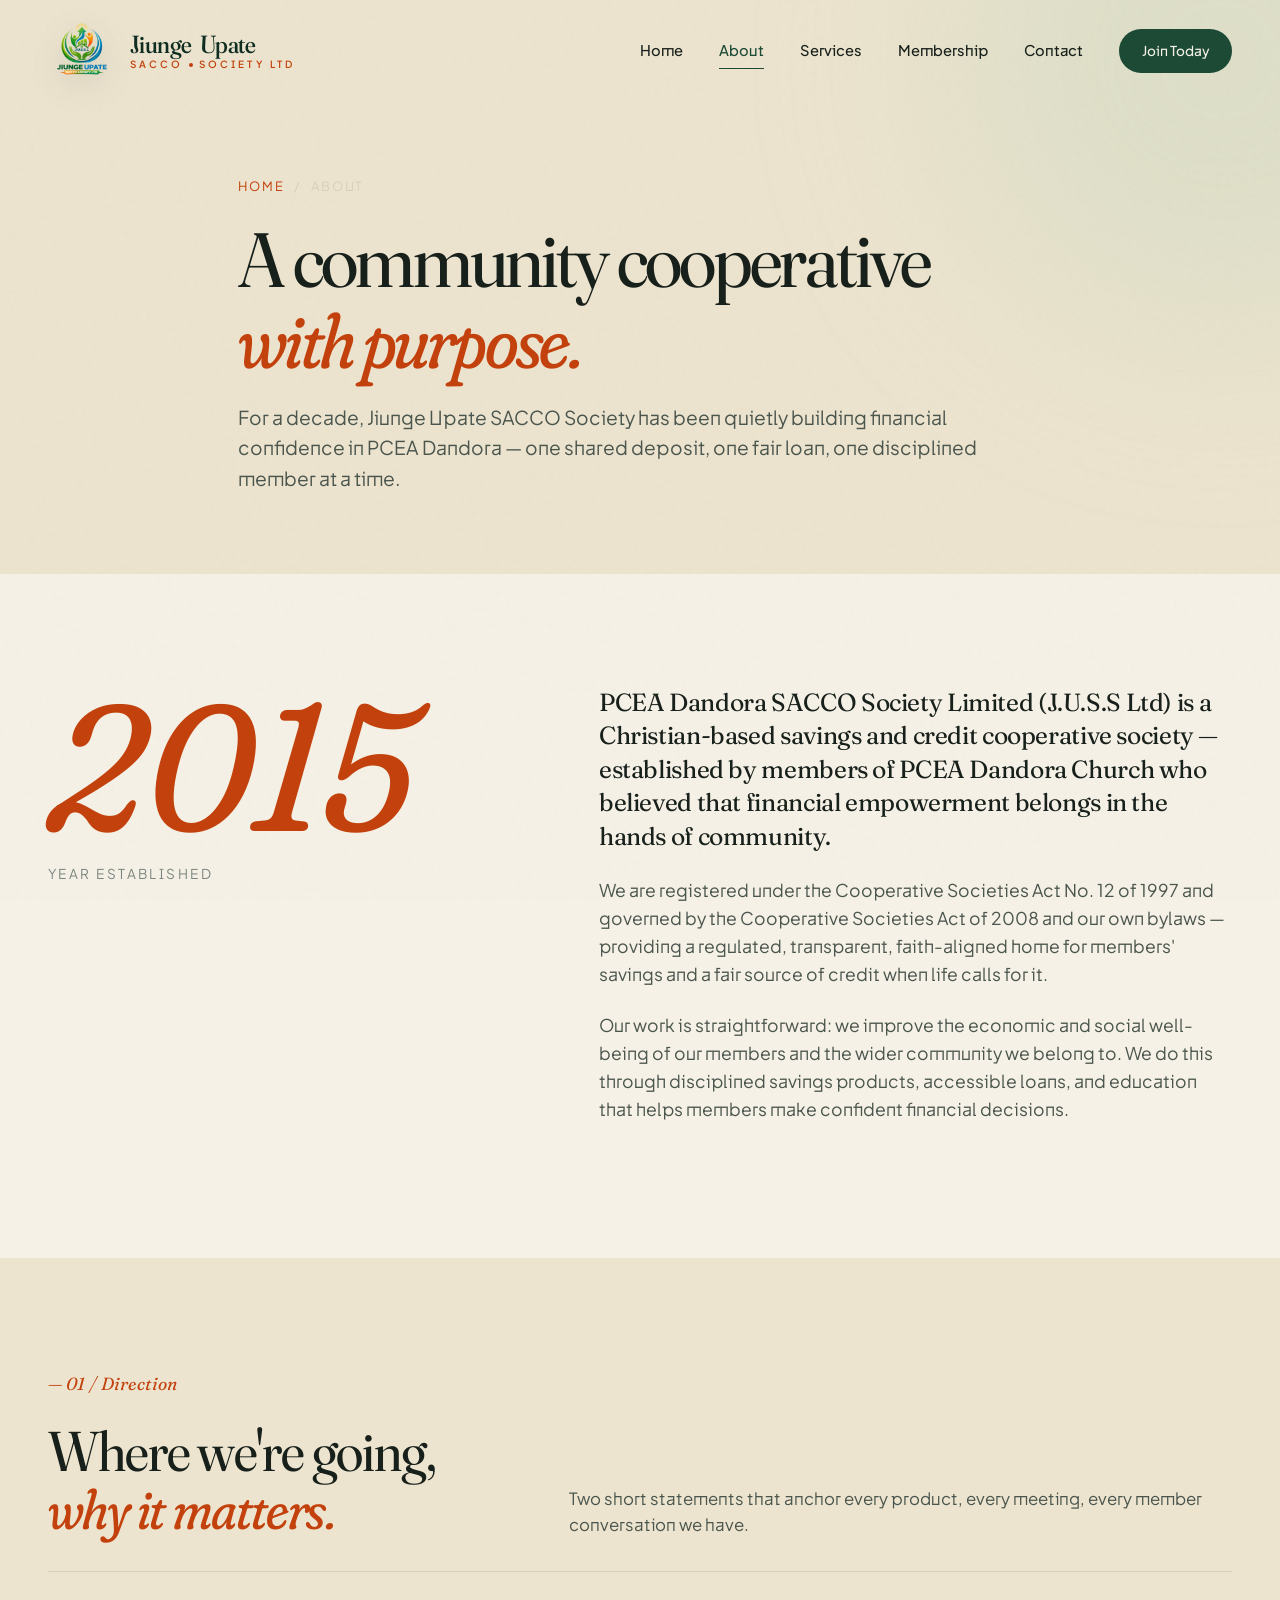
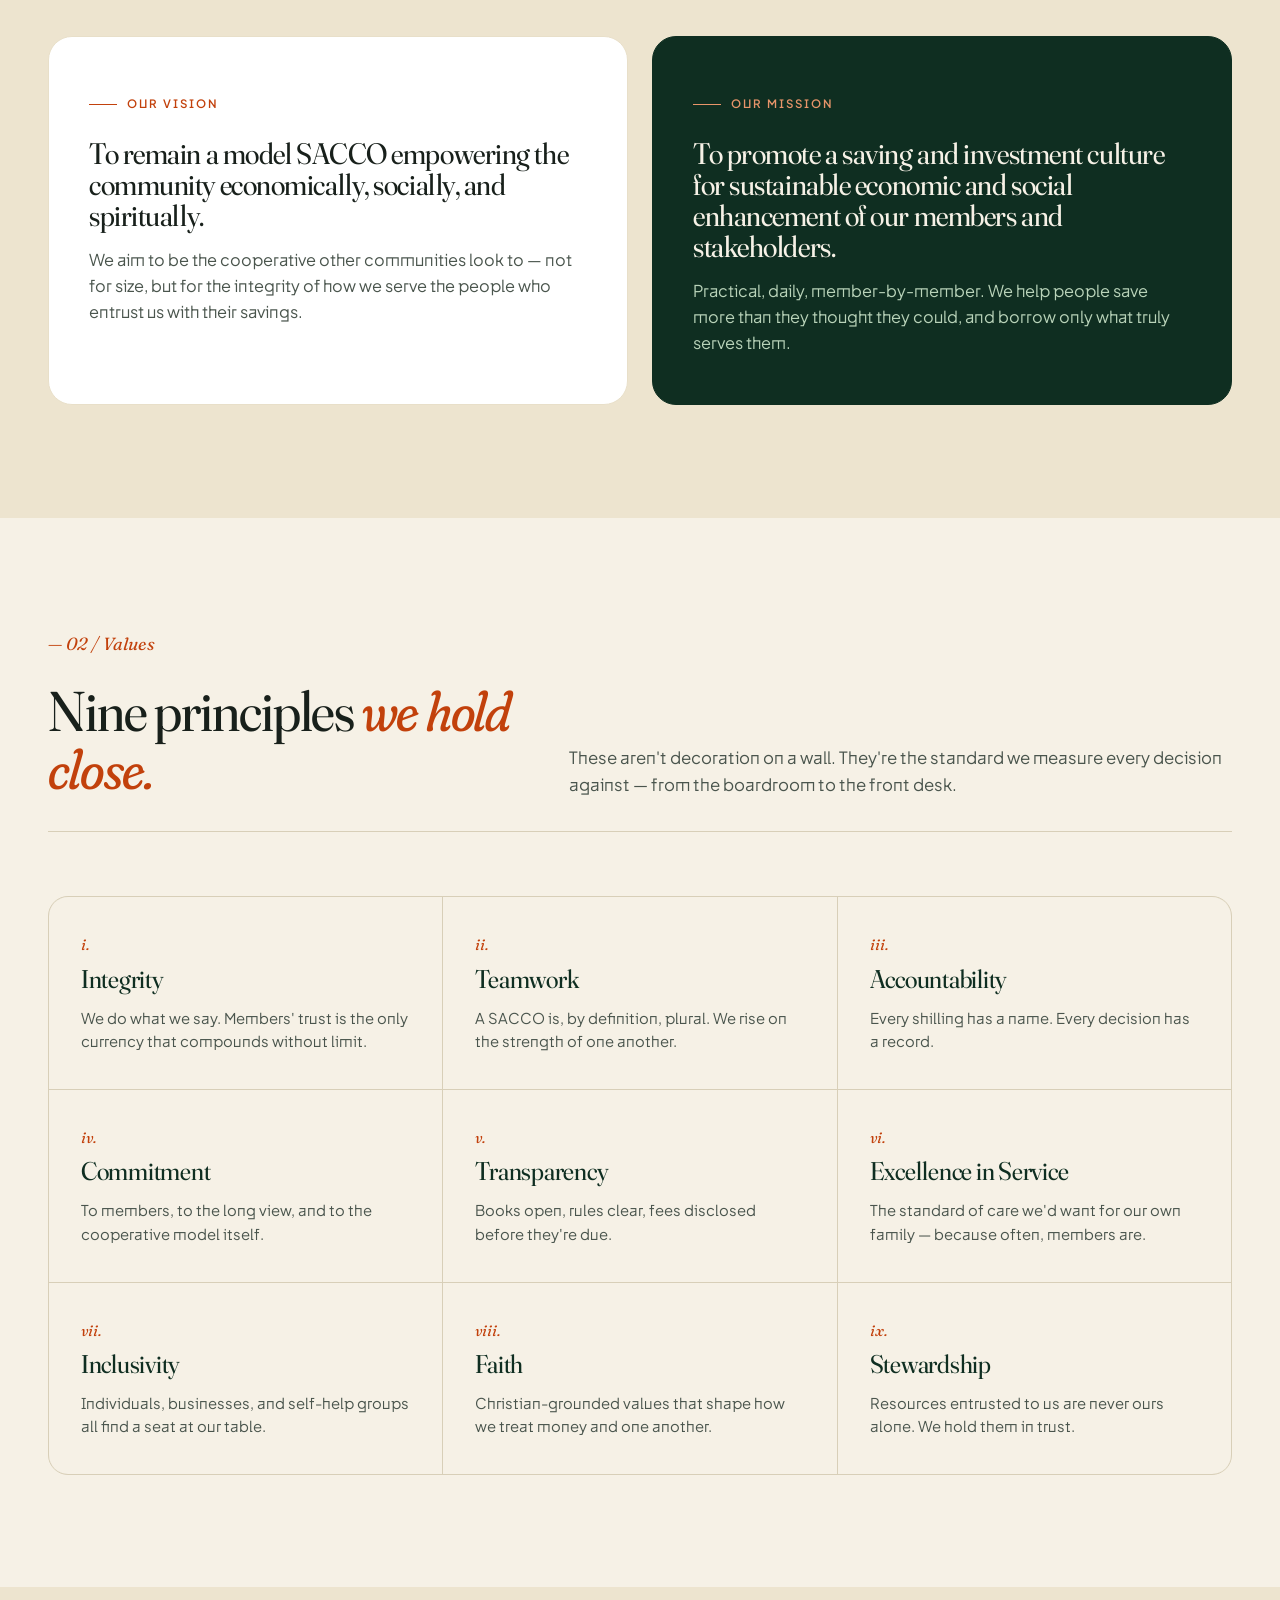
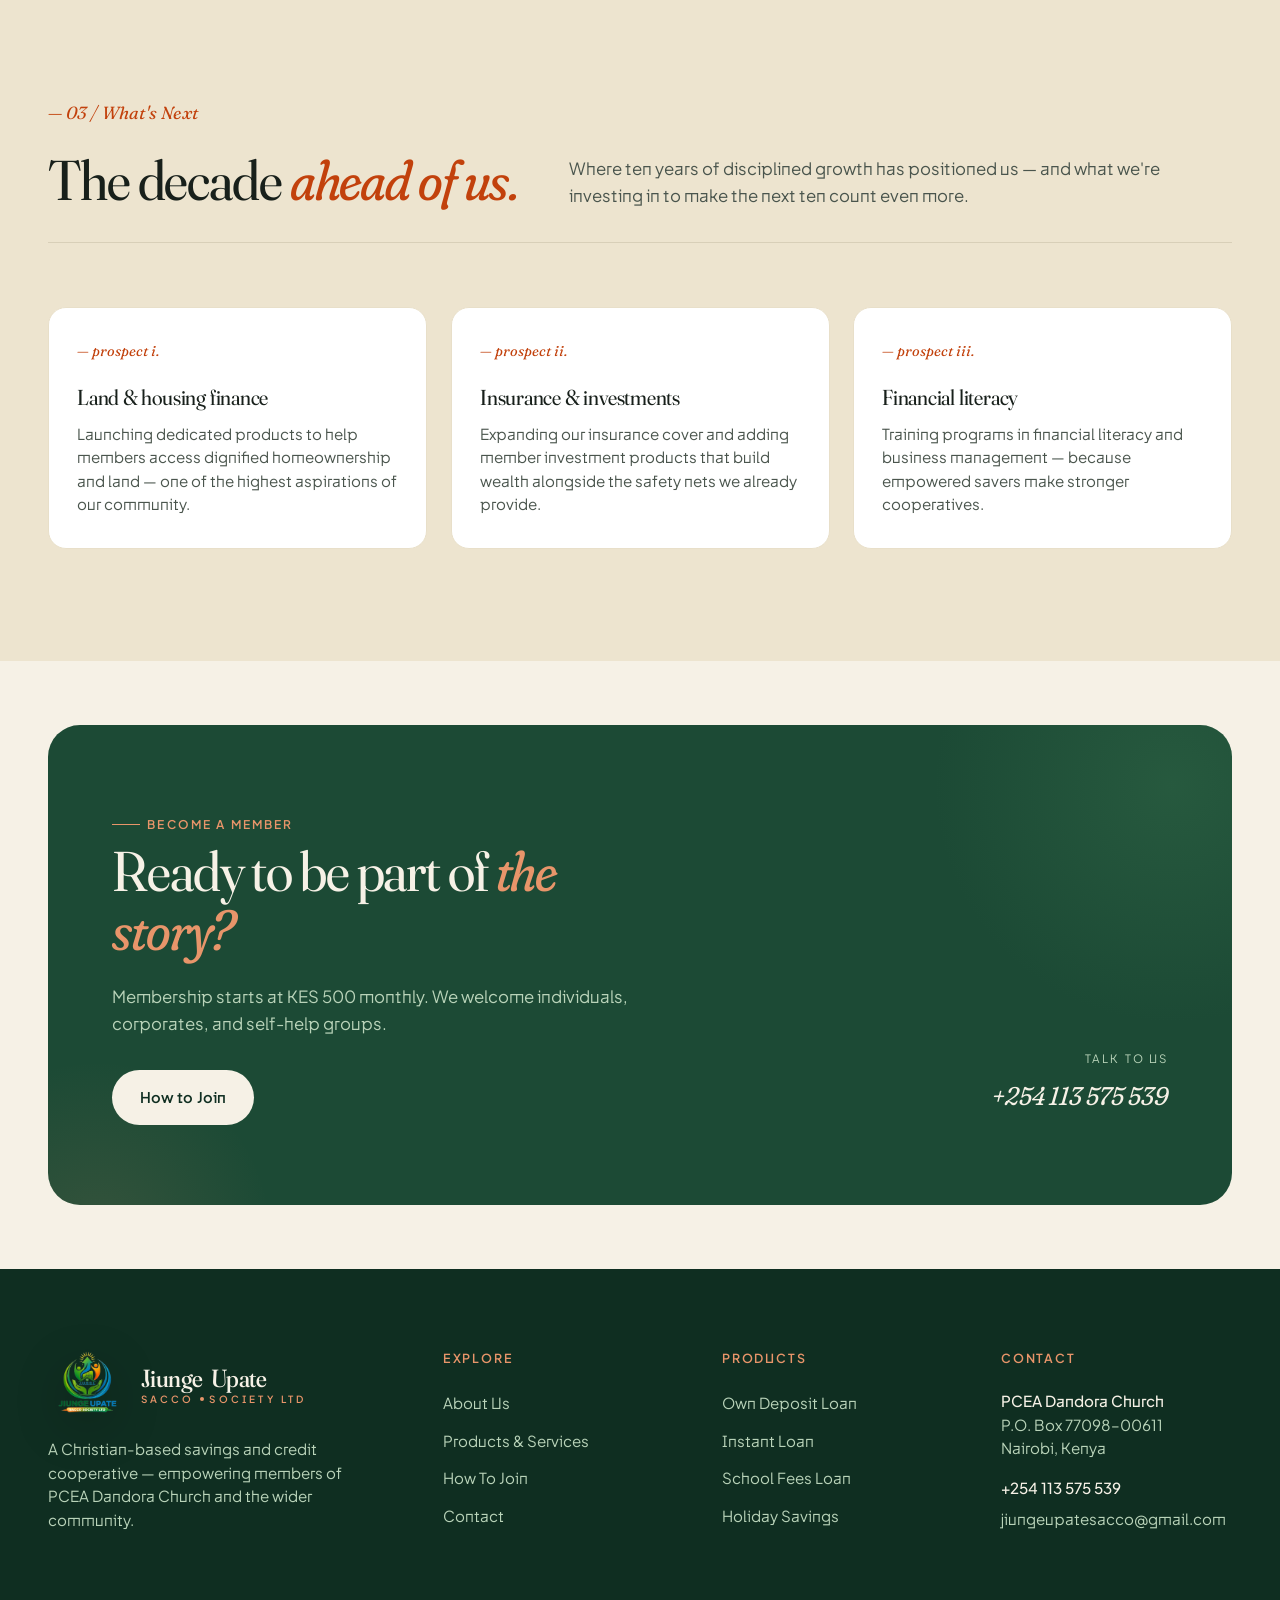
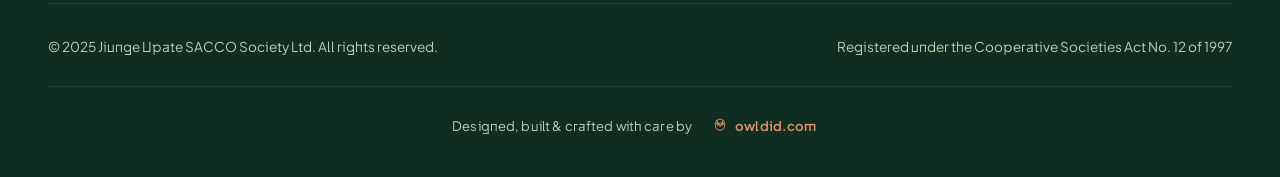
==== commit f92289ad: "Refresh landing: animated globe hero, wordmark, premium polish - Replace the hero "egg" with a richl" ====
--- a/about.html
+++ b/about.html
@@ -13,15 +13,15 @@
   <nav class="nav">
     <div class="wrap nav-inner">
       <a href="index.html" class="logo">
-        <svg class="logo-mark" viewBox="0 0 64 64" fill="none" aria-hidden="true">
-          <path d="M32 6 C18 6 6 18 6 32 C6 46 18 58 32 58 C46 58 58 46 58 32" stroke="#1c4a35" stroke-width="2.5" stroke-linecap="round" fill="none"/>
-          <g stroke="#d4a437" stroke-width="2" stroke-linecap="round"><line x1="32" y1="11" x2="32" y2="15"/><line x1="22" y1="14" x2="24" y2="17"/><line x1="42" y1="14" x2="40" y2="17"/></g>
-          <path d="M22 40 L30 30 L36 36 L46 22" stroke="#3d7a52" stroke-width="3" stroke-linecap="round" stroke-linejoin="round" fill="none"/>
-          <circle cx="46" cy="22" r="2.5" fill="#c2410c"/>
-          <path d="M24 46 L32 38 L40 46 L40 50 L24 50 Z" fill="#1c4a35"/>
-          <rect x="30" y="44" width="4" height="6" fill="#f6f1e6"/>
-        </svg>
-        <span class="logo-text">Jiunge Upate<span>SACCO Society Ltd</span></span>
+        <img class="logo-img" src="assets/logo.png" alt="Jiunge Upate SACCO Society Ltd" />
+        <span class="logo-text">
+          <span class="logo-text-main">
+            <span class="lt-char">J</span><span class="lt-char">i</span><span class="lt-char">u</span><span class="lt-char">n</span><span class="lt-char">g</span><span class="lt-char">e</span>
+            <span class="lt-space">&nbsp;</span>
+            <span class="lt-char">U</span><span class="lt-char">p</span><span class="lt-char">a</span><span class="lt-char">t</span><span class="lt-char">e</span>
+          </span>
+          <span class="logo-text-sub">SACCO <span class="logo-dot"></span> Society Ltd</span>
+        </span>
       </a>
       <button class="nav-toggle" aria-label="Toggle menu"><span></span><span></span><span></span></button>
       <div class="nav-menu">
@@ -244,15 +244,15 @@
       <div class="footer-grid">
         <div class="footer-brand">
           <a href="index.html" class="logo">
-            <svg class="logo-mark" viewBox="0 0 64 64" fill="none" aria-hidden="true">
-              <path d="M32 6 C18 6 6 18 6 32 C6 46 18 58 32 58 C46 58 58 46 58 32" stroke="#b9d3b9" stroke-width="2.5" stroke-linecap="round" fill="none"/>
-              <g stroke="#d4a437" stroke-width="2" stroke-linecap="round"><line x1="32" y1="11" x2="32" y2="15"/><line x1="22" y1="14" x2="24" y2="17"/><line x1="42" y1="14" x2="40" y2="17"/></g>
-              <path d="M22 40 L30 30 L36 36 L46 22" stroke="#b9d3b9" stroke-width="3" stroke-linecap="round" stroke-linejoin="round" fill="none"/>
-              <circle cx="46" cy="22" r="2.5" fill="#e8956a"/>
-              <path d="M24 46 L32 38 L40 46 L40 50 L24 50 Z" fill="#b9d3b9"/>
-              <rect x="30" y="44" width="4" height="6" fill="#0f2e21"/>
-            </svg>
-            <span class="logo-text" style="color:var(--bg)">Jiunge Upate<span>SACCO Society Ltd</span></span>
+            <img class="logo-img" src="assets/logo.png" alt="Jiunge Upate SACCO Society Ltd" />
+            <span class="logo-text" style="color:var(--bg)">
+              <span class="logo-text-main">
+                <span class="lt-char">J</span><span class="lt-char">i</span><span class="lt-char">u</span><span class="lt-char">n</span><span class="lt-char">g</span><span class="lt-char">e</span>
+                <span class="lt-space">&nbsp;</span>
+                <span class="lt-char">U</span><span class="lt-char">p</span><span class="lt-char">a</span><span class="lt-char">t</span><span class="lt-char">e</span>
+              </span>
+              <span class="logo-text-sub">SACCO <span class="logo-dot"></span> Society Ltd</span>
+            </span>
           </a>
           <p>A Christian-based savings and credit cooperative — empowering members of PCEA Dandora Church and the wider community.</p>
         </div>
@@ -285,6 +285,22 @@
         <p>© 2025 Jiunge Upate SACCO Society Ltd. All rights reserved.</p>
         <p>Registered under the Cooperative Societies Act No. 12 of 1997</p>
       </div>
+
+      <div class="footer-credit">
+        Designed, built &amp; crafted with care by
+        <a href="https://owldid.com" target="_blank" rel="noopener noreferrer">
+          <span class="credit-owl" aria-hidden="true">
+            <svg viewBox="0 0 24 24" width="14" height="14" fill="none" stroke="currentColor" stroke-width="1.6" stroke-linecap="round" stroke-linejoin="round">
+              <circle cx="8.5" cy="10" r="2.2"/><circle cx="15.5" cy="10" r="2.2"/>
+              <circle cx="8.5" cy="10" r="0.6" fill="currentColor"/><circle cx="15.5" cy="10" r="0.6" fill="currentColor"/>
+              <path d="M12 12.6 l-1 1.3 l1 0.6 l1-0.6 z" fill="currentColor"/>
+              <path d="M4 10 c0-5 4-8 8-8 s8 3 8 8 v4 c0 4-4 7-8 7 s-8-3-8-7 z"/>
+              <path d="M6.5 4.5 l1.6 2.2 M17.5 4.5 l-1.6 2.2"/>
+            </svg>
+          </span>
+          owldid.com
+        </a>
+      </div>
     </div>
   </footer>
 
--- a/css/styles.css
+++ b/css/styles.css
@@ -64,14 +64,14 @@
   position: relative;
 }
 
-/* Subtle grain overlay */
+/* Subtle grain overlay — kept very soft for premium feel */
 body::before {
   content: "";
   position: fixed;
   inset: 0;
   pointer-events: none;
   z-index: 1;
-  opacity: 0.4;
+  opacity: 0.22;
   background-image: url("data:image/svg+xml,%3Csvg viewBox='0 0 200 200' xmlns='http://www.w3.org/2000/svg'%3E%3Cfilter id='n'%3E%3CfeTurbulence type='fractalNoise' baseFrequency='0.85' numOctaves='2' stitchTiles='stitch'/%3E%3CfeColorMatrix values='0 0 0 0 0.1 0 0 0 0 0.1 0 0 0 0 0.1 0 0 0 0.06 0'/%3E%3C/filter%3E%3Crect width='100%25' height='100%25' filter='url(%23n)'/%3E%3C/svg%3E");
   mix-blend-mode: multiply;
 }
@@ -193,30 +193,166 @@
 }
 
 .logo {
-  display: flex;
+  display: inline-flex;
   align-items: center;
-  gap: 0.7rem;
-  font-family: var(--serif);
-  font-size: 1.1rem;
+  gap: 0.85rem;
+  flex-shrink: 0;
+  position: relative;
+  transition: transform 0.45s var(--ease);
+  min-width: 0;
+}
+.logo:hover { transform: scale(1.035); }
+.logo:active { transform: scale(0.98); }
+.logo-img,
+.logo-mark {
+  height: 62px;
+  width: auto;
+  display: block;
+  flex-shrink: 0;
+  transition: height 0.4s var(--ease), filter 0.4s var(--ease), transform 0.6s var(--ease);
+  filter: drop-shadow(0 8px 16px rgba(15, 46, 33, 0.16));
+}
+.logo:hover .logo-img,
+.logo:hover .logo-mark {
+  transform: rotate(-6deg) scale(1.06);
+  filter: drop-shadow(0 12px 22px rgba(15, 46, 33, 0.28));
+}
+.nav.scrolled .logo-img,
+.nav.scrolled .logo-mark { height: 48px; }
+.footer-brand .logo-mark { height: 72px; filter: none; }
+@media (max-width: 600px) {
+  .logo-img, .logo-mark { height: 50px; }
+  .nav.scrolled .logo-img, .nav.scrolled .logo-mark { height: 42px; }
+}
+@media (max-width: 380px) {
+  .logo-img, .logo-mark { height: 44px; }
+}
+
+/* ----- Wordmark next to the logo ----- */
+.logo-text {
+  display: inline-flex;
+  flex-direction: column;
+  line-height: 1;
+  gap: 4px;
+  min-width: 0;
+  transition: opacity 0.4s var(--ease);
+}
+.logo-text-main {
+  font-family: var(--serif);
+  font-size: clamp(1.2rem, 2.4vw, 1.55rem);
   font-weight: 500;
-  letter-spacing: -0.01em;
+  letter-spacing: -0.02em;
   color: var(--green-deep);
-}
-.logo-mark {
-  width: 38px;
-  height: 38px;
-  flex-shrink: 0;
-}
-.logo-text { line-height: 1; }
-.logo-text span {
-  display: block;
+  font-variation-settings: "opsz" 144, "SOFT" 40;
+  display: inline-flex;
+  flex-wrap: nowrap;
+  white-space: nowrap;
+}
+.logo-text-main .lt-char {
+  display: inline-block;
+  opacity: 0;
+  transform: translateY(-14px) rotate(-8deg);
+  animation: logoCharIn 0.6s var(--ease-out) forwards;
+  transition: transform 0.4s var(--ease), color 0.3s var(--ease);
+}
+.logo-text-main .lt-space { display: inline-block; width: 0.32em; }
+.logo:hover .logo-text-main .lt-char {
+  animation: logoCharBounce 0.55s var(--ease) forwards;
+}
+.logo:hover .logo-text-main .lt-char:nth-child(odd)  { color: var(--terra); }
+.logo:hover .logo-text-main .lt-char:nth-child(even) { color: var(--green-leaf); }
+
+/* Stagger each letter's intro */
+.logo-text-main .lt-char:nth-child(1)  { animation-delay: 0.05s; }
+.logo-text-main .lt-char:nth-child(2)  { animation-delay: 0.10s; }
+.logo-text-main .lt-char:nth-child(3)  { animation-delay: 0.15s; }
+.logo-text-main .lt-char:nth-child(4)  { animation-delay: 0.20s; }
+.logo-text-main .lt-char:nth-child(5)  { animation-delay: 0.25s; }
+.logo-text-main .lt-char:nth-child(6)  { animation-delay: 0.30s; }
+.logo-text-main .lt-char:nth-child(7)  { animation-delay: 0.35s; }
+.logo-text-main .lt-char:nth-child(8)  { animation-delay: 0.40s; }
+.logo-text-main .lt-char:nth-child(9)  { animation-delay: 0.45s; }
+.logo-text-main .lt-char:nth-child(10) { animation-delay: 0.50s; }
+.logo-text-main .lt-char:nth-child(11) { animation-delay: 0.55s; }
+.logo-text-main .lt-char:nth-child(12) { animation-delay: 0.60s; }
+
+/* And bounce on hover, staggered */
+.logo:hover .logo-text-main .lt-char:nth-child(1)  { animation-delay: 0.00s; }
+.logo:hover .logo-text-main .lt-char:nth-child(2)  { animation-delay: 0.04s; }
+.logo:hover .logo-text-main .lt-char:nth-child(3)  { animation-delay: 0.08s; }
+.logo:hover .logo-text-main .lt-char:nth-child(4)  { animation-delay: 0.12s; }
+.logo:hover .logo-text-main .lt-char:nth-child(5)  { animation-delay: 0.16s; }
+.logo:hover .logo-text-main .lt-char:nth-child(6)  { animation-delay: 0.20s; }
+.logo:hover .logo-text-main .lt-char:nth-child(7)  { animation-delay: 0.24s; }
+.logo:hover .logo-text-main .lt-char:nth-child(8)  { animation-delay: 0.28s; }
+.logo:hover .logo-text-main .lt-char:nth-child(9)  { animation-delay: 0.32s; }
+.logo:hover .logo-text-main .lt-char:nth-child(10) { animation-delay: 0.36s; }
+.logo:hover .logo-text-main .lt-char:nth-child(11) { animation-delay: 0.40s; }
+.logo:hover .logo-text-main .lt-char:nth-child(12) { animation-delay: 0.44s; }
+
+@keyframes logoCharIn {
+  to { opacity: 1; transform: none; }
+}
+@keyframes logoCharBounce {
+  0%   { transform: translateY(0) rotate(0); }
+  40%  { transform: translateY(-8px) rotate(-6deg); }
+  100% { transform: translateY(0) rotate(0); }
+}
+
+.logo-text-sub {
   font-family: var(--sans);
   font-size: 0.62rem;
+  letter-spacing: 0.32em;
+  text-transform: uppercase;
   font-weight: 600;
   color: var(--terra);
-  letter-spacing: 0.18em;
-  text-transform: uppercase;
-  margin-top: 3px;
+  display: inline-flex;
+  align-items: center;
+  gap: 0.55em;
+  opacity: 0;
+  transform: translateY(8px);
+  animation: subFadeIn 0.7s var(--ease-out) 0.7s forwards;
+}
+.logo-dot {
+  display: inline-block;
+  width: 4px;
+  height: 4px;
+  background: currentColor;
+  border-radius: 50%;
+  animation: subDotPulse 2.4s ease-in-out infinite;
+}
+@keyframes subFadeIn  { to { opacity: 1; transform: none; } }
+@keyframes subDotPulse {
+  0%, 100% { transform: scale(1);    opacity: 1; }
+  50%      { transform: scale(1.8);  opacity: 0.55; }
+}
+
+/* Footer wordmark recolouring */
+.footer-brand .logo-text-main { color: var(--bg); }
+.footer-brand .logo-text-sub  { color: var(--terra-soft); }
+
+/* Hide/shrink wordmark on small screens so the menu still fits */
+@media (max-width: 600px) {
+  .logo-text-main { font-size: 1.05rem; }
+  .logo-text-sub  { font-size: 0.56rem; letter-spacing: 0.28em; }
+  .logo { gap: 0.55rem; }
+}
+@media (max-width: 440px) {
+  .logo-text-sub { display: none; }
+}
+@media (max-width: 360px) {
+  .nav .logo-text { display: none; }
+  .footer-brand .logo-text { display: inline-flex; }
+}
+/* Footer logo — let the mark breathe on the deep green ground */
+.footer-brand .logo {
+  background: transparent;
+  padding: 0;
+  margin-bottom: 1.25rem;
+}
+.footer-brand .logo-img {
+  height: 72px;
+  filter: drop-shadow(0 10px 24px rgba(0, 0, 0, 0.35));
 }
 
 .nav-menu {
@@ -286,22 +422,51 @@
 .nav-toggle.open span:nth-child(2) { opacity: 0; }
 .nav-toggle.open span:nth-child(3) { transform: translateY(-6px) rotate(-45deg); }
 
-@media (max-width: 900px) {
+@media (max-width: 1140px) {
+  .nav-menu { gap: 1.6rem; }
+  .nav-inner { gap: 1.25rem; }
+}
+@media (max-width: 980px) {
   .nav-toggle { display: block; }
   .nav-menu {
     position: fixed;
     inset: 0;
-    background: var(--bg);
+    background: linear-gradient(165deg, var(--bg) 0%, var(--bg-soft) 100%);
     flex-direction: column;
     justify-content: center;
     align-items: center;
-    gap: 2rem;
+    gap: 1.35rem;
+    padding: 6rem 1.5rem 3rem;
     transform: translateX(100%);
-    transition: transform 0.5s var(--ease);
+    transition: transform 0.55s var(--ease);
     z-index: 105;
   }
   .nav-menu.open { transform: translateX(0); }
-  .nav-menu a { font-size: 1.6rem; font-family: var(--serif); }
+  .nav-menu a {
+    font-size: clamp(1.55rem, 6.5vw, 2.15rem);
+    font-family: var(--serif);
+    opacity: 0;
+    transform: translateY(26px);
+  }
+  .nav-menu a::after { display: none; }
+  .nav-menu.open a { animation: navLinkIn 0.55s var(--ease-out) forwards; }
+  .nav-menu.open a:nth-child(1) { animation-delay: 0.10s; }
+  .nav-menu.open a:nth-child(2) { animation-delay: 0.17s; }
+  .nav-menu.open a:nth-child(3) { animation-delay: 0.24s; }
+  .nav-menu.open a:nth-child(4) { animation-delay: 0.31s; }
+  .nav-menu.open a:nth-child(5) { animation-delay: 0.38s; }
+  .nav-menu.open a:nth-child(6) { animation-delay: 0.45s; }
+  .nav-menu .nav-cta {
+    margin-top: 0.75rem;
+    font-size: 1rem !important;
+    padding: 1rem 2.6rem !important;
+  }
+  .nav-inner .logo { z-index: 106; }
+}
+@keyframes navLinkIn { to { opacity: 1; transform: none; } }
+@media (max-width: 480px) {
+  .nav { padding: 0.85rem 0; }
+  .nav.scrolled { padding: 0.6rem 0; }
 }
 
 /* ==========================================================================
@@ -368,23 +533,23 @@
   position: absolute;
   z-index: 0;
   border-radius: 50%;
-  filter: blur(60px);
-  opacity: 0.5;
+  filter: blur(90px);
+  opacity: 0.28;
 }
 .hero-bg-blob.b1 {
-  width: 600px;
-  height: 600px;
+  width: 560px;
+  height: 560px;
   background: var(--green-soft);
-  top: -200px;
-  right: -150px;
+  top: -220px;
+  right: -180px;
 }
 .hero-bg-blob.b2 {
-  width: 400px;
-  height: 400px;
+  width: 360px;
+  height: 360px;
   background: var(--terra-soft);
-  bottom: -100px;
-  left: -100px;
-  opacity: 0.3;
+  bottom: -140px;
+  left: -140px;
+  opacity: 0.14;
 }
 
 .hero-grid {
@@ -529,27 +694,99 @@
 }
 .hero-card.c3 .card-label { color: var(--bg); opacity: 0.85; }
 .hero-card.c3 .card-value { color: var(--bg); font-style: italic; }
-.hero-circle {
+/* ----- Sketched rotating globe (hero) ----- */
+.hero-globe {
   position: absolute;
+  left: 50%;
+  top: 50%;
+  width: 105%;
+  aspect-ratio: 1;
+  transform: translate(-50%, -50%);
+  z-index: 1;
+  pointer-events: none;
+}
+.hero-globe::after {
+  content: "";
+  position: absolute;
+  left: 18%;
+  right: 18%;
+  bottom: 6%;
+  height: 6%;
+  background: radial-gradient(ellipse at center, rgba(15, 46, 33, 0.38), transparent 72%);
+  filter: blur(10px);
+  z-index: -1;
+  animation: globeShadow 8s ease-in-out infinite;
+}
+.globe-svg {
   width: 100%;
   height: 100%;
-  border-radius: 50%;
-  background: radial-gradient(circle at 30% 40%, var(--green-leaf), var(--green-deep));
-  z-index: 1;
-  transform: scale(0.85);
-}
-.hero-circle::before {
-  content: "JUSS";
-  position: absolute;
-  inset: 0;
-  display: flex;
-  align-items: center;
-  justify-content: center;
-  font-family: var(--serif);
-  font-size: 6rem;
-  font-style: italic;
-  color: rgba(255,255,255,0.07);
-  font-variation-settings: "opsz" 144, "SOFT" 100;
+  overflow: visible;
+  animation: globeBob 9s ease-in-out infinite;
+  filter: drop-shadow(0 26px 46px rgba(15, 46, 33, 0.28));
+}
+
+/* The map tiles slide left through a clip — the second tile sits +220 so the seam never shows */
+.globe-spin {
+  animation: globeSpin 26s linear infinite;
+  transform-origin: center;
+}
+@keyframes globeSpin {
+  from { transform: translateX(0); }
+  to   { transform: translateX(-220px); }
+}
+
+@keyframes globeBob {
+  0%, 100% { transform: translateY(4px) rotate(-1.4deg); }
+  50%      { transform: translateY(-14px) rotate(1.4deg); }
+}
+@keyframes globeShadow {
+  0%, 100% { transform: scaleX(1);    opacity: 0.9; }
+  50%      { transform: scaleX(0.78); opacity: 0.5; }
+}
+
+/* Orbit dashed rings around the globe */
+.globe-orbit-ring {
+  transform-origin: center;
+  animation: orbitRingSpin 60s linear infinite;
+}
+.globe-orbit-ring.r2 { animation-duration: 38s; animation-direction: reverse; }
+.globe-orbit-ring.r3 { animation-duration: 80s; }
+@keyframes orbitRingSpin { to { transform: rotate(360deg); } }
+
+/* Orbiting community dots */
+.orbit-group {
+  transform-origin: center;
+  animation: orbitSpin 14s linear infinite;
+}
+.orbit-group.o2 { animation-duration: 22s; animation-direction: reverse; }
+.orbit-group.o3 { animation-duration: 32s; }
+.orbit-tilt   { transform: rotate(18deg); }
+.orbit-tilt.tilt-2 { transform: rotate(-32deg) scaleY(0.6); }
+.orbit-tilt.tilt-3 { transform: rotate(58deg)  scaleY(0.45); }
+.orbit-dot { filter: drop-shadow(0 0 6px rgba(194, 65, 12, 0.45)); }
+.orbit-dot.d1 { animation: dotPulse 2.8s ease-in-out infinite; }
+.orbit-dot.d2 { animation: dotPulse 3.4s ease-in-out infinite 0.6s; }
+.orbit-dot.d3 { animation: dotPulse 3.0s ease-in-out infinite 0.9s; }
+.orbit-dot.d4 { animation: dotPulse 4.0s ease-in-out infinite 1.4s; }
+.orbit-dot.d5 { animation: dotPulse 3.6s ease-in-out infinite 0.3s; }
+@keyframes orbitSpin { to { transform: rotate(360deg); } }
+@keyframes dotPulse {
+  0%, 100% { transform: scale(1);   opacity: 1; }
+  50%      { transform: scale(1.6); opacity: 0.55; }
+}
+
+/* Twinkling sparkles around the globe */
+.globe-spark circle {
+  animation: sparkTwinkle 3.2s ease-in-out infinite;
+  transform-origin: center;
+  transform-box: fill-box;
+}
+.globe-spark circle:nth-child(2) { animation-delay: 0.7s; animation-duration: 4.1s; }
+.globe-spark circle:nth-child(3) { animation-delay: 1.4s; animation-duration: 2.6s; }
+.globe-spark circle:nth-child(4) { animation-delay: 2.1s; animation-duration: 3.8s; }
+@keyframes sparkTwinkle {
+  0%, 100% { opacity: 0.15; transform: scale(0.6); }
+  50%      { opacity: 1;    transform: scale(1.4); }
 }
 
 @media (max-width: 900px) {
@@ -588,36 +825,45 @@
 }
 
 /* ==========================================================================
-   FEATURE STRIP (animated marquee values)
+   FEATURE STRIP (animated marquee values) — refined editorial bar
    ========================================================================== */
 .values-strip {
   background: var(--green-deep);
   color: var(--bg);
-  padding: 1.5rem 0;
+  padding: 1.65rem 0;
   overflow: hidden;
   position: relative;
+  border-top: 1px solid rgba(255, 255, 255, 0.04);
+  border-bottom: 1px solid rgba(255, 255, 255, 0.04);
 }
 .values-track {
   display: flex;
-  gap: 3rem;
+  gap: 3.25rem;
   white-space: nowrap;
-  animation: marquee 40s linear infinite;
+  animation: marquee 60s linear infinite;
   width: max-content;
+  will-change: transform;
 }
 .values-track span {
   font-family: var(--serif);
-  font-size: 1.5rem;
+  font-size: 1.35rem;
   font-style: italic;
+  font-weight: 300;
+  letter-spacing: 0.005em;
+  color: rgba(246, 241, 230, 0.82);
   display: inline-flex;
   align-items: center;
-  gap: 3rem;
+  gap: 3.25rem;
   font-variation-settings: "opsz" 144, "SOFT" 100;
 }
+/* Hairline divider in place of the bright ✦ — quiet and confident */
 .values-track span::after {
-  content: "✦";
-  color: var(--terra-soft);
-  font-style: normal;
-  font-size: 0.9rem;
+  content: "";
+  width: 28px;
+  height: 1px;
+  background: rgba(212, 164, 55, 0.45);
+  display: inline-block;
+  flex-shrink: 0;
 }
 @keyframes marquee {
   to { transform: translateX(-50%); }
@@ -796,24 +1042,24 @@
 .cta-banner::before {
   content: "";
   position: absolute;
-  top: -150px;
-  right: -150px;
-  width: 500px;
-  height: 500px;
+  top: -180px;
+  right: -180px;
+  width: 480px;
+  height: 480px;
   border-radius: 50%;
-  background: radial-gradient(circle, var(--green-leaf), transparent 65%);
-  opacity: 0.6;
+  background: radial-gradient(circle, var(--green-leaf), transparent 70%);
+  opacity: 0.32;
 }
 .cta-banner::after {
   content: "";
   position: absolute;
-  bottom: -200px;
-  left: -100px;
-  width: 400px;
-  height: 400px;
+  bottom: -220px;
+  left: -140px;
+  width: 380px;
+  height: 380px;
   border-radius: 50%;
-  background: radial-gradient(circle, var(--terra-soft), transparent 60%);
-  opacity: 0.25;
+  background: radial-gradient(circle, var(--terra-soft), transparent 65%);
+  opacity: 0.12;
 }
 .cta-inner {
   position: relative;
@@ -933,14 +1179,14 @@
 .page-header::before {
   content: "";
   position: absolute;
-  top: -200px;
-  right: -200px;
-  width: 600px;
-  height: 600px;
+  top: -220px;
+  right: -220px;
+  width: 560px;
+  height: 560px;
   border-radius: 50%;
   background: var(--green-soft);
-  filter: blur(80px);
-  opacity: 0.5;
+  filter: blur(100px);
+  opacity: 0.28;
 }
 .page-header-inner {
   position: relative;
@@ -1536,9 +1782,335 @@
   transform: none;
 }
 
+/* ==========================================================================
+   ENHANCEMENTS — motion, card transitions, responsive polish
+   ========================================================================== */
+
+/* ----- Scroll progress bar — a quiet gold hairline ----- */
+.scroll-progress {
+  position: fixed;
+  top: 0;
+  left: 0;
+  height: 2px;
+  width: 100%;
+  transform: scaleX(0);
+  transform-origin: 0 50%;
+  background: var(--gold);
+  opacity: 0.7;
+  z-index: 200;
+  pointer-events: none;
+}
+
+/* ----- Reveal: directional variants + stagger ----- */
+.reveal { transition-delay: var(--rd, 0s); }
+.reveal.from-left  { transform: translateX(-48px); }
+.reveal.from-right { transform: translateX(48px); }
+.reveal.from-scale { transform: scale(0.9); }
+.reveal.from-left.in,
+.reveal.from-right.in,
+.reveal.from-scale.in { transform: none; }
+
+/* ----- Animated hero / header background blobs ----- */
+@keyframes blobDrift {
+  0%, 100% { transform: translate(0, 0) scale(1); }
+  33%      { transform: translate(42px, -32px) scale(1.12); }
+  66%      { transform: translate(-30px, 26px) scale(0.92); }
+}
+.hero-bg-blob.b1 { animation: blobDrift 20s ease-in-out infinite; }
+.hero-bg-blob.b2 { animation: blobDrift 26s ease-in-out infinite reverse; }
+.page-header::before { animation: blobDrift 24s ease-in-out infinite; }
+
+/* ----- Hero floating product cards ----- */
+.hero-card.c1 { --r: -5deg; }
+.hero-card.c2 { --r:  3deg; animation-delay: -2.4s; }
+.hero-card.c3 { --r: -2deg; animation-delay: -4.7s; }
+.hero-card {
+  transform: rotate(var(--r, 0deg));
+  animation: cardFloat 7s ease-in-out infinite;
+  transition: box-shadow 0.4s var(--ease), transform 0.4s var(--ease);
+  cursor: default;
+}
+@keyframes cardFloat {
+  0%, 100% { transform: translateY(0) rotate(var(--r, 0deg)); }
+  50%      { transform: translateY(-16px) rotate(calc(var(--r, 0deg) * -0.4)); }
+}
+.hero-card:hover {
+  animation: none;
+  transform: translateY(-12px) rotate(0deg) scale(1.05);
+  box-shadow: 0 44px 80px -32px rgba(15, 46, 33, 0.5);
+  z-index: 9;
+}
+
+/* ----- Button sheen ----- */
+.btn { position: relative; overflow: hidden; isolation: isolate; }
+.btn::after {
+  content: "";
+  position: absolute;
+  top: 0;
+  left: -130%;
+  width: 55%;
+  height: 100%;
+  background: linear-gradient(110deg, transparent 0%, rgba(255, 255, 255, 0.18) 50%, transparent 100%);
+  transform: skewX(-22deg);
+  transition: left 0.9s var(--ease);
+  z-index: -1;
+}
+.btn:hover::after { left: 145%; }
+
+/* ----- Nav CTA pulse ----- */
+.nav-cta { position: relative; }
+.nav-cta::before {
+  content: "";
+  position: absolute;
+  inset: 0;
+  border-radius: inherit;
+  animation: ctaPulse 3.6s ease-out infinite;
+  pointer-events: none;
+}
+@keyframes ctaPulse {
+  0%        { box-shadow: 0 0 0 0 rgba(28, 74, 53, 0.45); }
+  70%, 100% { box-shadow: 0 0 0 14px rgba(28, 74, 53, 0); }
+}
+
+/* ----- Values marquee polish ----- */
+/* Strip stays a solid edge-to-edge band — no edge fade on the background.
+   Only the scrolling text fades, so words don't pop in mid-letter. */
+.values-track {
+  -webkit-mask-image: linear-gradient(90deg, transparent 0%, #000 6%, #000 94%, transparent 100%);
+          mask-image: linear-gradient(90deg, transparent 0%, #000 6%, #000 94%, transparent 100%);
+}
+.values-strip:hover .values-track { animation-play-state: paused; }
+
+/* ----- Card interaction layer: spotlight + accent + lift ----- */
+.service-card, .savings-card, .vm-card, .future-card, .policy-card {
+  --mx: 50%;
+  --my: 50%;
+  overflow: hidden;
+  will-change: transform;
+}
+.service-card > *, .savings-card > *, .vm-card > *, .future-card > *, .policy-card > * {
+  position: relative;
+  z-index: 1;
+}
+/* cursor-tracking spotlight */
+.service-card::after, .savings-card::after, .vm-card::after,
+.future-card::after, .policy-card::after {
+  content: "";
+  position: absolute;
+  inset: 0;
+  border-radius: inherit;
+  background: radial-gradient(440px circle at var(--mx) var(--my), rgba(212, 164, 55, 0.2), transparent 60%);
+  opacity: 0;
+  transition: opacity 0.45s var(--ease);
+  z-index: 0;
+  pointer-events: none;
+}
+.service-card.featured::after,
+.vm-card.dark::after,
+.savings-card.dark::after,
+.savings-card.warm::after {
+  background: radial-gradient(440px circle at var(--mx) var(--my), rgba(255, 255, 255, 0.16), transparent 60%);
+}
+.service-card:hover::after, .savings-card:hover::after, .vm-card:hover::after,
+.future-card:hover::after, .policy-card:hover::after { opacity: 1; }
+/* accent bar wipes in from the left edge */
+.service-card::before, .savings-card::before, .future-card::before, .vm-card::before {
+  content: "";
+  position: absolute;
+  top: 0;
+  left: 0;
+  right: 0;
+  height: 3px;
+  background: linear-gradient(90deg, var(--green-leaf), var(--gold), var(--terra));
+  transform: scaleX(0);
+  transform-origin: left;
+  transition: transform 0.6s var(--ease);
+  z-index: 2;
+}
+.service-card:hover::before, .savings-card:hover::before,
+.future-card:hover::before, .vm-card:hover::before { transform: scaleX(1); }
+/* lift for the cards not already covered by a base hover rule */
+.savings-card, .vm-card, .future-card, .policy-card {
+  transition: transform 0.45s var(--ease), box-shadow 0.45s var(--ease), border-color 0.45s var(--ease);
+}
+.savings-card:hover, .vm-card:hover, .future-card:hover, .policy-card:hover {
+  transform: translateY(-8px);
+  box-shadow: 0 30px 56px -30px rgba(15, 46, 33, 0.36);
+}
+/* icon pop */
+.service-icon, .sav-icon {
+  transition: transform 0.45s var(--ease-out), background 0.4s var(--ease);
+}
+.service-card:hover .service-icon,
+.savings-card:hover .sav-icon { transform: translateY(-3px) rotate(-8deg) scale(1.08); }
+
+/* JS-driven 3D tilt — smooth return when the pointer leaves */
+.js-tilt { transition: transform 0.5s var(--ease), box-shadow 0.45s var(--ease); }
+
+/* ----- About pillars ----- */
+.pillar {
+  transition: transform 0.4s var(--ease), box-shadow 0.4s var(--ease), border-color 0.4s var(--ease);
+}
+.pillar:hover {
+  transform: translateY(-6px);
+  box-shadow: 0 22px 40px -26px rgba(15, 46, 33, 0.3);
+  border-color: var(--green-soft);
+}
+
+/* ----- Value items ----- */
+.value-item { position: relative; overflow: hidden; }
+.value-item::before {
+  content: "";
+  position: absolute;
+  left: 0;
+  top: 0;
+  bottom: 0;
+  width: 3px;
+  background: var(--terra);
+  transform: scaleY(0);
+  transform-origin: top;
+  transition: transform 0.45s var(--ease);
+}
+.value-item:hover::before { transform: scaleY(1); }
+.value-item h4 { transition: transform 0.4s var(--ease), color 0.3s var(--ease); }
+.value-item:hover h4 { transform: translateX(8px); color: var(--terra); }
+
+/* ----- Membership tabs ----- */
+.tab { position: relative; overflow: hidden; }
+.tab:hover { transform: translateY(-4px); }
+.tab.active { transform: translateY(-4px); box-shadow: 0 22px 44px -26px rgba(15, 46, 33, 0.5); }
+
+/* ----- Product rows ----- */
+.product-row { position: relative; }
+.product-row::before {
+  content: "";
+  position: absolute;
+  left: 0;
+  top: 0;
+  bottom: 0;
+  width: 0;
+  background: linear-gradient(var(--green-leaf), var(--terra));
+  border-radius: 4px;
+  transition: width 0.4s var(--ease);
+}
+.product-row:hover::before { width: 4px; }
+.product-row .product-num { transition: transform 0.45s var(--ease-out); }
+.product-row:hover .product-num { transform: scale(1.25) rotate(-6deg); }
+
+/* ----- Contact items ----- */
+.contact-item { transition: padding-left 0.4s var(--ease); }
+.contact-item:hover { padding-left: 0.75rem; }
+.contact-icon { transition: transform 0.45s var(--ease-out); }
+.contact-item:hover .contact-icon { transform: rotate(-8deg) scale(1.08); }
+
+/* ----- Footer credit (owldid.com) ----- */
+.footer-credit {
+  text-align: center;
+  margin-top: 1.75rem;
+  padding: 1.4rem 1rem 0.25rem;
+  border-top: 1px solid rgba(255, 255, 255, 0.08);
+  font-size: 0.82rem;
+  color: var(--green-soft);
+  letter-spacing: 0.01em;
+  display: flex;
+  flex-wrap: wrap;
+  justify-content: center;
+  align-items: center;
+  gap: 0.45rem;
+}
+.footer-credit a {
+  display: inline-flex;
+  align-items: center;
+  gap: 0.4rem;
+  color: var(--terra-soft);
+  font-weight: 600;
+  padding: 0.25rem 0.65rem;
+  border: 1px solid transparent;
+  border-radius: 999px;
+  transition: color 0.3s var(--ease), border-color 0.3s var(--ease), background 0.3s var(--ease), transform 0.3s var(--ease);
+}
+.footer-credit a:hover {
+  color: var(--green-deep);
+  background: var(--terra-soft);
+  border-color: var(--terra-soft);
+  transform: translateY(-2px);
+}
+.credit-owl {
+  display: inline-flex;
+  width: 18px;
+  height: 18px;
+  align-items: center;
+  justify-content: center;
+  color: currentColor;
+  animation: owlBlink 4.5s ease-in-out infinite;
+  transform-origin: center;
+}
+.footer-credit a:hover .credit-owl { animation: owlSpin 0.9s var(--ease); }
+@keyframes owlBlink {
+  0%, 92%, 100% { transform: scale(1); }
+  94%           { transform: scaleY(0.15); }
+  96%           { transform: scale(1); }
+}
+@keyframes owlSpin {
+  from { transform: rotate(0); }
+  to   { transform: rotate(360deg); }
+}
+@media (max-width: 500px) {
+  .footer-credit { font-size: 0.78rem; }
+}
+
+/* ----- Responsive polish ----- */
+@media (max-width: 1024px) {
+  .hero-grid { gap: 3rem; }
+}
+@media (max-width: 760px) {
+  :root {
+    --space-xl: 4.75rem;
+    --space-lg: 3rem;
+    --space-xxl: 6rem;
+  }
+  body { font-size: 16px; }
+  .section-head { margin-bottom: 2.5rem; }
+}
+@media (max-width: 900px) {
+  .hero-visual { max-width: 460px; width: 100%; margin: 0 auto; }
+  .hero-globe { width: 100%; }
+  .hero-card .card-value { font-size: 1.7rem; }
+}
+@media (max-width: 560px) {
+  .hero { padding: 7rem 0 3rem; }
+  .hero-meta { flex-wrap: wrap; gap: 1.25rem 2rem; margin-top: 2.5rem; }
+  .hero-cta { width: 100%; }
+  .hero-cta .btn { flex: 1 1 auto; justify-content: center; }
+  .hero-visual { max-width: 360px; }
+  .hero-card { padding: 1.1rem 1.2rem; border-radius: 18px; }
+  .hero-card .card-value { font-size: 1.45rem; }
+  .hero-card .card-label { font-size: 0.62rem; letter-spacing: 0.12em; }
+  .hero-card .card-foot { font-size: 0.78rem; }
+  .cta-banner { padding: 2.5rem 1.5rem; }
+  .cta-inner { gap: 1.5rem; }
+  .pillar { padding: 1.25rem 1.15rem; }
+  .vm-card { padding: 2rem 1.5rem; }
+  .service-card { padding: 1.75rem 1.5rem; }
+  .footer-bottom { flex-direction: column; gap: 0.5rem; text-align: center; }
+}
+@media (max-width: 420px) {
+  .hero-visual { max-width: 300px; }
+  .hero-card.c1 { width: 70%; top: 4%; }
+  .hero-card.c2 { width: 66%; top: 36%; }
+  .hero-card.c3 { width: 76%; bottom: 2%; }
+}
+@media (max-width: 380px) {
+  h1 { font-size: 2.35rem; }
+  .hero-meta-item .num { font-size: 1.6rem; }
+  .wrap { --gutter: 1.1rem; }
+  .nav-inner { gap: 0.6rem; }
+}
+
 @media (prefers-reduced-motion: reduce) {
   *, *::before, *::after {
     animation-duration: 0.001ms !important;
+    animation-iteration-count: 1 !important;
     transition-duration: 0.001ms !important;
   }
 }
